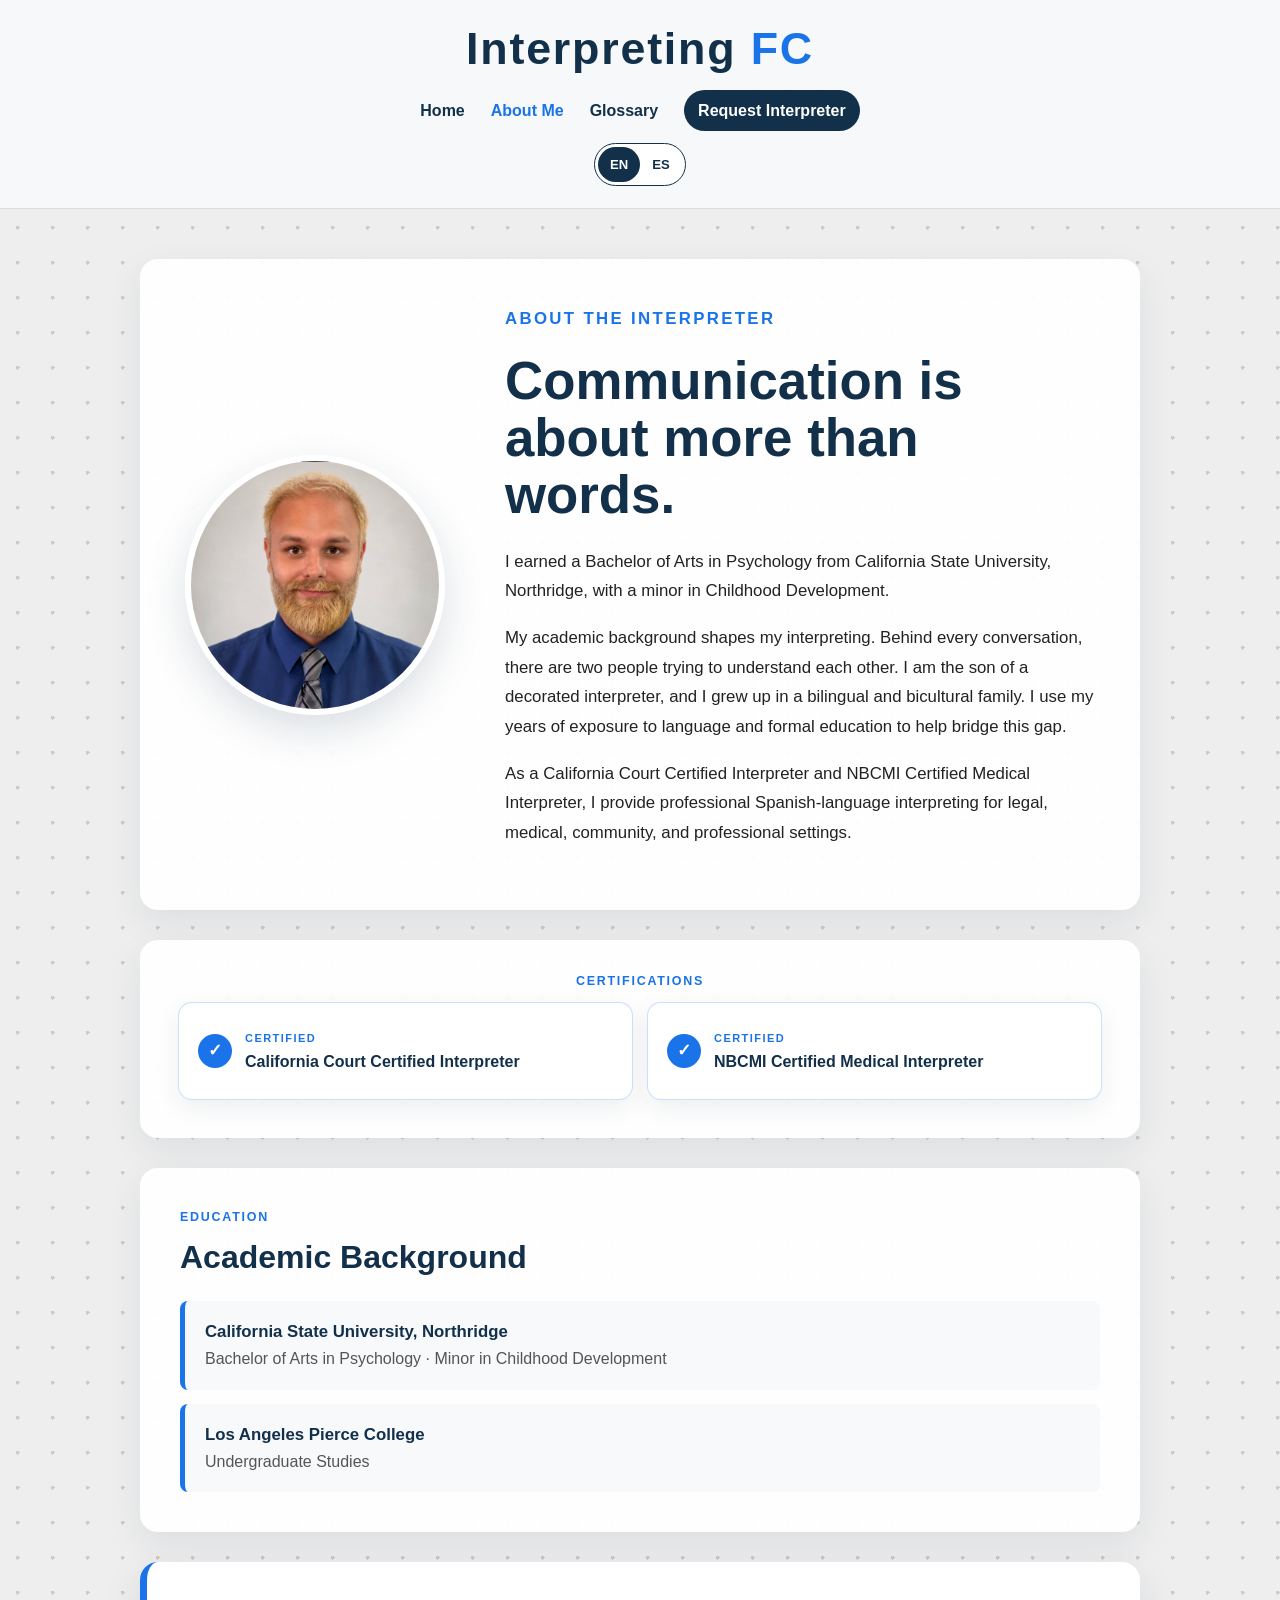
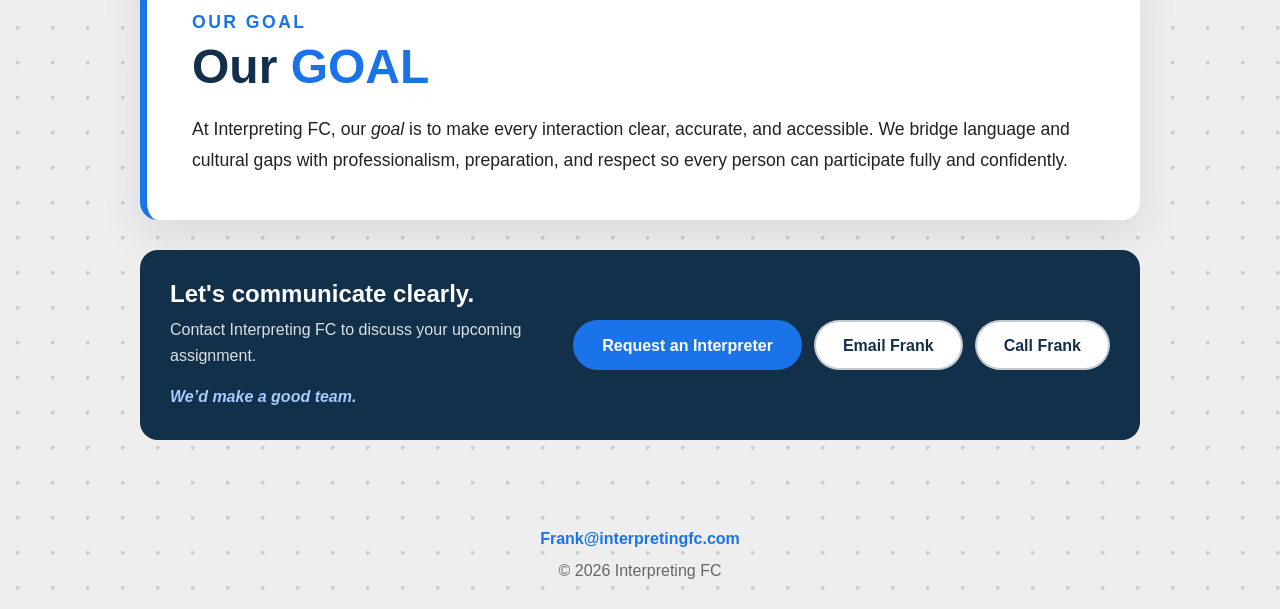
==== about.html @ 77317c15 "Enhance personal narrative in about.html Expanded personal background and experience in interpreting" ====
<!DOCTYPE html>
<html lang="en">

<head>

    <meta charset="UTF-8">

    <meta
        name="viewport"
        content="width=device-width, initial-scale=1.0"
    >

    <title>About Me | Interpreting FC</title>

    <meta
        name="description"
        content="Learn about Frank Capurro, California Court Certified and NBCMI Certified Medical Interpreter."
    >

    <link rel="stylesheet" href="style.css">

    <script src="site.js" defer></script>

</head>


<body>

    <!-- HEADER -->

    <header class="site-header">

        <a href="index.html" class="site-brand">
            Interpreting <span>FC</span>
        </a>

        <div class="header-controls">

            <nav class="site-nav" aria-label="Main navigation">
                <a href="index.html">
                    <span class="lang-en">Home</span>
                    <span class="lang-es">Inicio</span>
                </a>
                <a href="about.html" aria-current="page">
                    <span class="lang-en">About Me</span>
                    <span class="lang-es">Sobre Mí</span>
                </a>
                <a href="glossary.html">
                    <span class="lang-en">Glossary</span>
                    <span class="lang-es">Glosario</span>
                </a>
                <a href="index.html#request" class="request-nav-link">
                    <span class="lang-en">Request Interpreter</span>
                    <span class="lang-es">Solicitar Intérprete</span>
                </a>
            </nav>

            <div class="language-toggle" aria-label="Language selection">
                <button type="button" data-set-language="en" aria-pressed="true">EN</button>
                <button type="button" data-set-language="es" aria-pressed="false">ES</button>
            </div>

        </div>

    </header>


    <!-- ABOUT PAGE -->

    <main class="about-page">


        <!-- INTRO -->

        <section class="about-hero">

            <div class="about-photo">

                <img
                    src="IMG_7308.jpeg"
                    alt="Frank Capurro professional interpreter"
                >

            </div>


            <div class="about-introduction">


                <div class="lang-en">

                    <p class="eyebrow">
                        ABOUT THE INTERPRETER
                    </p>

                    <h1>
                        Communication is about more than words.
                    </h1>

                    <p>
                        I earned a Bachelor of Arts in Psychology from
                        California State University, Northridge, with a
                        minor in Childhood Development.
                    </p>

                    <p>
                        My academic background shapes my interpreting. Behind every conversation, there are two people trying to understand each other. I am the son of a decorated interpreter, and I grew up in a bilingual and bicultural family. I use my years of exposure to language and formal education to help bridge this gap.
                    </p>

                    <p>
                        As a California Court Certified Interpreter and
                        NBCMI Certified Medical Interpreter, I provide
                        professional Spanish-language interpreting for
                        legal, medical, community, and professional
                        settings.
                    </p>

                </div>


                <div class="lang-es">

                    <p class="eyebrow">
                        SOBRE EL INTÉRPRETE
                    </p>

                    <h1>
                        La comunicación va más allá de las palabras.
                    </h1>

                    <p>
                        Obtuve una licenciatura en Psicología de
                        California State University, Northridge, con
                        una especialización secundaria en Desarrollo
                        Infantil.
                    </p>

                    <p>
                           Mi formación académica influye en mi manera de interpretar. Detrás de cada conversación hay dos personas tratando de entenderse. Como hijo de una intérprete condecorada, me crié en una familia bilingüe y bicultural. Hoy combino esa base de toda la vida con mi formación académica para conectar a las personas.
                    </p>

                    <p>
                        Como intérprete certificado por los Tribunales
                        de California y certificado por NBCMI en
                        interpretación médica, ofrezco servicios
                        profesionales de interpretación en español
                        para entornos legales, médicos, comunitarios
                        y profesionales.
                    </p>

                </div>

            </div>

        </section>


        <!-- CERTIFICATIONS -->

        <section class="credential-band">

            <div class="lang-en">
                <p class="eyebrow">CERTIFICATIONS</p>
                <div class="credential-grid">
                    <div class="credential-card">
                        <span class="credential-mark" aria-hidden="true">✓</span>
                        <div>
                            <span class="credential-label">CERTIFIED</span>
                            <strong>California Court Certified Interpreter</strong>
                        </div>
                    </div>
                    <div class="credential-card">
                        <span class="credential-mark" aria-hidden="true">✓</span>
                        <div>
                            <span class="credential-label">CERTIFIED</span>
                            <strong>NBCMI Certified Medical Interpreter</strong>
                        </div>
                    </div>
                </div>
            </div>

            <div class="lang-es">
                <p class="eyebrow">CERTIFICACIONES</p>
                <div class="credential-grid">
                    <div class="credential-card">
                        <span class="credential-mark" aria-hidden="true">✓</span>
                        <div>
                            <span class="credential-label">CERTIFICADO</span>
                            <strong>Intérprete Certificado por los Tribunales de California</strong>
                        </div>
                    </div>
                    <div class="credential-card">
                        <span class="credential-mark" aria-hidden="true">✓</span>
                        <div>
                            <span class="credential-label">CERTIFICADO</span>
                            <strong>Intérprete Médico Certificado por NBCMI</strong>
                        </div>
                    </div>
                </div>
            </div>

        </section>


        <!-- EDUCATION -->

        <section class="education-card">

            <div class="lang-en">

                <p class="eyebrow">
                    EDUCATION
                </p>

                <h2>
                    Academic Background
                </h2>


                <div class="education-item">

                    <strong>
                        California State University, Northridge
                    </strong>

                    <span>
                        Bachelor of Arts in Psychology · Minor in
                        Childhood Development
                    </span>

                </div>


                <div class="education-item">

                    <strong>
                        Los Angeles Pierce College
                    </strong>

                    <span>
                        Undergraduate Studies
                    </span>

                </div>

            </div>


            <div class="lang-es">

                <p class="eyebrow">
                    EDUCACIÓN
                </p>

                <h2>
                    Formación Académica
                </h2>


                <div class="education-item">

                    <strong>
                        California State University, Northridge
                    </strong>

                    <span>
                        Licenciatura en Psicología · Especialización
                        secundaria en Desarrollo Infantil
                    </span>

                </div>


                <div class="education-item">

                    <strong>
                        Los Angeles Pierce College
                    </strong>

                    <span>
                        Estudios universitarios
                    </span>

                </div>

            </div>

        </section>


        <!-- MISSION -->

        <section class="mission-card">

            <div class="lang-en">

                <p class="eyebrow">
                    OUR GOAL
                </p>

                <h2>
                    Our <span class="goal-word">GOAL</span>
                </h2>

                <p>
                    At Interpreting FC, our <em>goal</em> is to make every
                    interaction clear, accurate, and accessible. We
                    bridge language and cultural gaps with
                    professionalism, preparation, and respect so
                    every person can participate fully and
                    confidently.
                </p>

            </div>


            <div class="lang-es">

                <p class="eyebrow">
                    NUESTRO GOL
                </p>

                <h2>
                    Nuestro <span class="goal-word">GOL</span>
                </h2>

                <p>
                    En Interpreting FC, nuestro <em>gol</em> es lograr que
                    cada interacción sea clara, precisa y accesible.
                    Superamos las barreras lingüísticas y culturales
                    con profesionalismo, preparación y respeto para
                    que cada persona pueda participar plenamente y
                    con confianza.
                </p>

            </div>

        </section>


        <!-- CTA -->

        <section class="about-cta">

            <div>

                <div class="lang-en">

                    <h2>
                        Let's communicate clearly.
                    </h2>

                    <p>
                        Contact Interpreting FC to discuss your
                        upcoming assignment.
                    </p>

                    <p class="team-line">
                        We’d make a good team.
                    </p>

                </div>


                <div class="lang-es">

                    <h2>
                        Comuniquémonos con claridad.
                    </h2>

                    <p>
                        Comuníquese con Interpreting FC para hablar
                        sobre como los puedo ayudar.
                    </p>

                    <p class="team-line">
                        Haríamos un buen equipo.
                    </p>

                </div>

            </div>

            <div class="cta-actions">
                <a class="button" href="index.html#request">
                    <span class="lang-en">Request an Interpreter</span>
                    <span class="lang-es">Solicitar un Intérprete</span>
                </a>
                <a class="button button-secondary" href="mailto:Frank@interpretingfc.com">
                    <span class="lang-en">Email Frank</span>
                    <span class="lang-es">Enviar Email</span>
                </a>
                <a class="button button-secondary" href="tel:+18182684483">
                    <span class="lang-en">Call Frank</span>
                    <span class="lang-es">Llamar a Frank</span>
                </a>
            </div>

        </section>


    </main>


    <footer>

        <p class="footer-contact">
            <a href="mailto:Frank@interpretingfc.com">Frank@interpretingfc.com</a>
        </p>

        <p>
            © 2026 Interpreting FC
        </p>

    </footer>

</body>

</html>
---- style.css ----
/* =========================================
   INTERPRETING FC
   Shared styles for Home, About, and Glossary
   ========================================= */

:root {
    --navy: #12304a;
    --blue: #1a73e8;
    --ink: #222222;
    --muted: #555555;
    --paper: rgba(255, 255, 255, 0.94);
    --soft: #f7f9fb;
    --line: rgba(18, 48, 74, 0.13);
    --shadow: 0 12px 35px rgba(18, 48, 74, 0.08);
}

* {
    box-sizing: border-box;
}

html {
    scroll-behavior: smooth;
    scroll-padding-top: 24px;
}

body {
    margin: 0;
    font-family: Arial, Helvetica, sans-serif;
    color: var(--ink);
    line-height: 1.6;
    background-color: #eeeeee;
    background-image: radial-gradient(circle, #cccccc 2px, transparent 2px);
    background-size: 35px 35px;
}

img {
    max-width: 100%;
}

a {
    color: var(--blue);
}

h1,
h2,
h3 {
    line-height: 1.2;
}

button,
input,
select,
textarea {
    font: inherit;
}

/* =========================================
   LANGUAGE SYSTEM
   ========================================= */

.lang-en,
.lang-es {
    display: none;
}

html[lang="en"] .lang-en {
    display: block;
}

html[lang="es"] .lang-es {
    display: block;
}

span.lang-en,
span.lang-es {
    display: none;
}

html[lang="en"] span.lang-en {
    display: inline;
}

html[lang="es"] span.lang-es {
    display: inline;
}

/* =========================================
   ONE SHARED HEADER — ALL PAGES
   ========================================= */

.site-header {
    width: 100%;
    padding: 26px 20px 22px;
    text-align: center;
    background: rgba(247, 249, 251, 0.97);
    border-bottom: 1px solid var(--line);
}

.site-brand {
    display: inline-block;
    color: var(--navy);
    font-size: clamp(2rem, 5vw, 2.8rem);
    font-weight: 800;
    letter-spacing: 0.04em;
    line-height: 1;
    text-decoration: none;
}

.site-brand span {
    color: var(--blue);
}

.header-controls {
    display: flex;
    flex-direction: column;
    align-items: center;
    justify-content: center;
    gap: 12px;
    width: min(100%, 980px);
    margin: 18px auto 0;
}

.site-nav {
    display: flex;
    justify-content: center;
    align-items: center;
    flex-wrap: wrap;
    width: 100%;
    gap: 10px 26px;
    text-align: center;
}

.site-nav a {
    padding: 6px 0;
    color: var(--navy);
    font-weight: 700;
    text-decoration: none;
}

.site-nav a:hover,
.site-nav a[aria-current="page"] {
    color: var(--blue);
}

.site-nav .request-nav-link {
    padding: 8px 14px;
    color: #ffffff;
    background: var(--navy);
    border-radius: 999px;
}

.site-nav .request-nav-link:hover {
    color: #ffffff;
    background: var(--blue);
}

.language-toggle {
    display: inline-flex;
    flex: 0 0 auto;
    padding: 3px;
    background: #ffffff;
    border: 1px solid var(--navy);
    border-radius: 999px;
}

.language-toggle button {
    min-width: 42px;
    padding: 7px 10px;
    color: var(--navy);
    font-size: 0.82rem;
    font-weight: 800;
    background: transparent;
    border: 0;
    border-radius: 999px;
    cursor: pointer;
}

.language-toggle button[aria-pressed="true"] {
    color: #ffffff;
    background: var(--navy);
}

/* =========================================
   SHARED COMPONENTS
   ========================================= */

.eyebrow {
    margin: 0 0 10px;
    color: var(--blue);
    font-size: 0.78rem;
    font-weight: 800;
    letter-spacing: 0.14em;
}

.button {
    display: inline-flex;
    align-items: center;
    justify-content: center;
    min-height: 50px;
    padding: 13px 27px;
    color: #ffffff;
    font-weight: 800;
    line-height: 1.2;
    text-align: center;
    text-decoration: none;
    background: var(--blue);
    border: 2px solid var(--blue);
    border-radius: 999px;
    cursor: pointer;
    transition: transform 0.15s ease, opacity 0.15s ease, background 0.15s ease;
}

.button:hover {
    opacity: 0.92;
    transform: translateY(-1px);
}

.button-secondary {
    color: var(--navy);
    background: #ffffff;
    border-color: rgba(18, 48, 74, 0.25);
}

.hero-actions,
.form-actions,
.cta-actions {
    display: flex;
    align-items: center;
    justify-content: center;
    flex-wrap: wrap;
    gap: 12px;
}


.contact-email {
    margin-top: 15px !important;
    font-size: 0.95rem !important;
}

.contact-email a,
.footer-contact a {
    color: var(--blue);
    font-weight: 800;
    text-decoration: none;
}

.contact-email a:hover,
.footer-contact a:hover {
    text-decoration: underline;
}

.team-line {
    margin: 16px auto 0 !important;
    color: var(--blue);
    font-weight: 700;
    font-style: italic;
}

/* =========================================
   CREDENTIALS — PURPOSELY PROMINENT
   ========================================= */

.hero-credentials,
.credential-grid {
    display: grid;
    grid-template-columns: repeat(2, minmax(0, 1fr));
    gap: 14px;
}

.hero-credentials {
    max-width: 780px;
    margin: 22px auto 24px;
}

.credential-card {
    display: flex;
    align-items: center;
    gap: 13px;
    min-height: 98px;
    padding: 18px 19px;
    text-align: left;
    background: #ffffff;
    border: 1px solid rgba(26, 115, 232, 0.22);
    border-radius: 14px;
    box-shadow: 0 8px 24px rgba(18, 48, 74, 0.07);
}

.credential-mark {
    display: inline-grid;
    place-items: center;
    flex: 0 0 34px;
    width: 34px;
    height: 34px;
    color: #ffffff;
    font-size: 1.05rem;
    font-weight: 900;
    background: var(--blue);
    border-radius: 50%;
}

.credential-label {
    display: block;
    margin-bottom: 3px;
    color: var(--blue);
    font-size: 0.69rem;
    font-weight: 900;
    letter-spacing: 0.13em;
}

.credential-card strong {
    display: block;
    color: var(--navy);
    font-size: 1rem;
    line-height: 1.35;
}

.credential-band {
    margin-top: 30px;
    padding: 32px 38px 38px;
    background: var(--paper);
    border-radius: 18px;
    box-shadow: var(--shadow);
}

.credential-band .eyebrow {
    text-align: center;
}

/* =========================================
   HOMEPAGE
   ========================================= */

.homepage-content {
    width: min(100% - 32px, 1000px);
    margin: 0 auto;
}

.homepage-hero {
    margin-top: 30px;
    padding: 48px 25px 52px;
    text-align: center;
    background: var(--paper);
    border-radius: 18px;
    box-shadow: var(--shadow);
}

.profile-image {
    display: block;
    width: 220px;
    height: 220px;
    max-width: 220px;
    max-height: 220px;
    margin: 0 auto 25px;
    object-fit: cover;
    border: 4px solid var(--navy);
    border-radius: 50%;
}

.homepage-hero h1 {
    max-width: 800px;
    margin: 0 auto 15px;
    color: var(--navy);
    font-size: clamp(2rem, 5vw, 3.2rem);
    line-height: 1.1;
}

.homepage-hero h2 {
    margin: 0;
    color: var(--navy);
    font-size: 1.5rem;
}

.homepage-hero > p {
    max-width: 700px;
    margin: 0 auto;
    font-size: 1.08rem;
    line-height: 1.75;
}

.homepage-hero .hero-actions {
    margin-top: 27px;
}

.services-section,
.service-area,
.why-section,
.faq-section {
    margin-top: 30px;
    padding: 40px 20px;
    text-align: center;
    background: rgba(255, 255, 255, 0.92);
    border-radius: 18px;
    box-shadow: var(--shadow);
}

.services-section > h2,
.service-area h2,
.why-section h2,
.faq-section h2 {
    margin: 0 0 12px;
    color: var(--navy);
    font-size: 2rem;
}

.services-intro,
.service-area p {
    max-width: 750px;
    margin: 0 auto;
}

.services-intro {
    margin-bottom: 35px;
}

.service-area p {
    font-size: 1.05rem;
    line-height: 1.75;
}

.service-grid,
.why-grid {
    display: grid;
    grid-template-columns: repeat(3, 1fr);
    gap: 20px;
    text-align: left;
}

.service-card,
.why-item {
    padding: 25px 22px;
    background: #ffffff;
    border-radius: 14px;
    box-shadow: 0 8px 25px rgba(18, 48, 74, 0.07);
}

.service-card {
    border-top: 4px solid var(--blue);
}

.why-item {
    min-height: 190px;
    text-align: center;
    border: 1px solid rgba(18, 48, 74, 0.14);
    border-top: 4px solid var(--blue);
}

.why-item h3 {
    margin-bottom: 12px;
}

.service-card h3,
.why-item h3 {
    margin-top: 0;
    color: var(--navy);
}

.service-card p,
.why-item p {
    margin-bottom: 0;
}

.why-section h2,
.faq-section h2 {
    margin-bottom: 25px;
}

.faq-list {
    display: grid;
    gap: 10px;
    max-width: 800px;
    margin: 0 auto;
    text-align: left;
}

.faq-list details,
.glossary-list details {
    overflow: hidden;
    background: var(--soft);
    border: 1px solid rgba(18, 48, 74, 0.1);
    border-radius: 10px;
}

.faq-list summary,
.glossary-list summary {
    padding: 17px 20px;
    color: var(--navy);
    font-weight: 800;
    cursor: pointer;
}

.faq-list summary:hover,
.glossary-list summary:hover {
    color: var(--blue);
}

.faq-list details p,
.glossary-list details p {
    margin: 0;
    padding: 16px 20px 20px;
    color: #444444;
}

/* =========================================
   STREAMLINED INQUIRY
   ========================================= */

.inquiry-section {
    margin: 30px 0 0;
    padding: 46px 48px 48px;
    color: #ffffff;
    text-align: center;
    background: var(--navy);
    border-radius: 18px;
    box-shadow: 0 15px 40px rgba(18, 48, 74, 0.14);
}

.inquiry-heading {
    max-width: 740px;
    margin: 0 auto;
}

.inquiry-heading h2 {
    margin: 0 0 14px;
    color: #ffffff;
    font-size: clamp(2rem, 4vw, 2.7rem);
}

.inquiry-heading p {
    margin: 0 auto 13px;
    color: rgba(255, 255, 255, 0.9);
}

.inquiry-heading .eyebrow {
    color: #a8cbff;
}

.inquiry-reassurance {
    max-width: 690px;
    font-size: 0.9rem;
}

.inquiry-credential-note {
    max-width: 780px;
    margin: 22px auto 0;
    padding-top: 18px;
    border-top: 1px solid rgba(255, 255, 255, 0.22);
}

.inquiry-credential-note strong {
    color: #ffffff;
    font-size: 0.92rem;
}

.inquiry-form {
    max-width: 820px;
    margin: 30px auto 0;
    padding: 30px;
    color: var(--ink);
    text-align: left;
    background: #ffffff;
    border-radius: 16px;
    box-shadow: 0 12px 30px rgba(0, 0, 0, 0.12);
}

.form-heading {
    margin-bottom: 22px;
    padding-bottom: 18px;
    text-align: center;
    border-bottom: 1px solid var(--line);
}

.form-heading h3 {
    margin: 0;
    color: var(--navy);
    font-size: 1.45rem;
}

.form-heading p {
    margin: 6px 0 0;
    color: var(--muted);
    font-size: 0.9rem;
    font-weight: 400;
}

.form-grid {
    display: grid;
    grid-template-columns: repeat(2, minmax(0, 1fr));
    gap: 18px 20px;
}

.form-field {
    display: grid;
    gap: 7px;
    color: var(--navy);
    font-size: 0.9rem;
    font-weight: 800;
}

.form-field-wide {
    grid-column: 1 / -1;
}

.form-field input,
.form-field select,
.form-field textarea {
    width: 100%;
    min-width: 0;
    padding: 12px 13px;
    color: var(--ink);
    background: #ffffff;
    border: 1px solid rgba(18, 48, 74, 0.25);
    border-radius: 8px;
    outline: none;
}

.form-field input,
.form-field select {
    min-height: 48px;
}

.form-field textarea {
    resize: vertical;
}

.form-field input:focus,
.form-field select:focus,
.form-field textarea:focus {
    border-color: var(--blue);
    box-shadow: 0 0 0 3px rgba(26, 115, 232, 0.12);
}

.inquiry-form .form-actions {
    display: grid;
    grid-template-columns: repeat(2, minmax(0, 1fr));
    gap: 12px;
    margin-top: 22px;
}

.inquiry-form .form-actions .button {
    width: 100%;
}

.inquiry-form .button-secondary {
    border-color: rgba(18, 48, 74, 0.2);
}

.form-call-option {
    margin: 16px 0 0;
    color: var(--muted);
    font-size: 0.9rem;
    text-align: center;
}

.form-call-option a {
    font-weight: 800;
    text-decoration: none;
}

.form-call-option a:hover {
    text-decoration: underline;
}

.form-status {
    min-height: 1.5em;
    margin: 10px 0 0;
    color: var(--muted);
    font-size: 0.88rem;
    text-align: center;
}

/* =========================================
   ABOUT PAGE
   ========================================= */

.about-page,
.glossary-page {
    width: min(100% - 32px, 1000px);
    margin: 0 auto;
    padding: 50px 0 60px;
}

.about-hero {
    display: grid;
    grid-template-columns: 260px minmax(0, 1fr);
    align-items: center;
    gap: 60px;
    padding: 45px;
    background: var(--paper);
    border-radius: 18px;
    box-shadow: var(--shadow);
}

.about-photo img {
    display: block;
    width: 260px;
    height: 260px;
    max-width: 260px;
    object-fit: cover;
    border: 6px solid #ffffff;
    border-radius: 50%;
    box-shadow: 0 16px 40px rgba(18, 48, 74, 0.15);
}

.about-introduction h1 {
    margin: 0 0 24px;
    color: var(--navy);
    font-size: clamp(2rem, 5vw, 3.3rem);
    line-height: 1.08;
}

.about-introduction p {
    margin: 0 0 18px;
    font-size: 1.05rem;
    line-height: 1.75;
}

.education-card,
.mission-card {
    margin-top: 30px;
    padding: 40px;
    background: var(--paper);
    border-radius: 18px;
    box-shadow: var(--shadow);
}

.education-card h2 {
    margin: 0 0 25px;
    color: var(--navy);
    font-size: 2rem;
}

.education-item {
    padding: 18px 20px;
    margin-bottom: 14px;
    background: var(--soft);
    border-left: 5px solid var(--blue);
    border-radius: 8px;
}

.education-item:last-child {
    margin-bottom: 0;
}

.education-item strong {
    display: block;
    color: var(--navy);
    font-size: 1.05rem;
}

.education-item span {
    color: var(--muted);
}

.mission-card {
    padding: 45px;
    background: #ffffff;
    border-left: 7px solid var(--blue);
    box-shadow: 0 15px 40px rgba(18, 48, 74, 0.1);
}

.mission-card h2 {
    margin: 0 0 18px;
    color: var(--navy);
    font-size: clamp(2rem, 5vw, 3rem);
}

.mission-card p {
    margin: 0;
    font-size: 1.1rem;
    line-height: 1.75;
}

.goal-word {
    color: var(--blue);
}

.about-cta {
    display: flex;
    align-items: center;
    justify-content: space-between;
    gap: 30px;
    margin-top: 30px;
    padding: 30px;
    color: #ffffff;
    background: var(--navy);
    border-radius: 18px;
}

.about-cta h2 {
    margin: 0 0 8px;
    color: #ffffff;
}

.about-cta p {
    margin: 0;
    color: rgba(255, 255, 255, 0.85);
}

.about-cta .team-line {
    color: #a8cbff;
}

.about-cta .cta-actions {
    flex: 0 0 auto;
    justify-content: flex-end;
}

/* =========================================
   GLOSSARY
   ========================================= */

.glossary-intro {
    padding: 45px;
    text-align: center;
    background: var(--paper);
    border-radius: 18px;
    box-shadow: var(--shadow);
}

.glossary-intro h1 {
    margin: 0 0 15px;
    color: var(--navy);
    font-size: clamp(2.3rem, 6vw, 4rem);
    line-height: 1.05;
}

.glossary-intro p:last-child {
    max-width: 700px;
    margin: 0 auto;
    font-size: 1.1rem;
}

.glossary-section {
    margin-top: 30px;
    padding: 40px;
    background: #ffffff;
    border-radius: 18px;
    box-shadow: var(--shadow);
}

.glossary-section h2 {
    margin: 0 0 25px;
    color: var(--navy);
    font-size: 2rem;
}

.glossary-list {
    display: grid;
    gap: 10px;
}

/* =========================================
   FOOTER
   ========================================= */

footer {
    padding: 26px;
    color: #666666;
    text-align: center;
}

footer p {
    margin: 0;
}

footer .footer-contact {
    margin-bottom: 6px;
}

/* =========================================
   RESPONSIVE
   ========================================= */

@media (max-width: 820px) {
    .service-grid,
    .why-grid {
        grid-template-columns: 1fr;
    }

    .inquiry-layout {
        grid-template-columns: 1fr;
    }

    .about-hero {
        grid-template-columns: 1fr;
        gap: 30px;
        padding: 35px 25px;
        text-align: center;
    }

    .about-photo img {
        width: 210px;
        height: 210px;
        max-width: 210px;
        margin: 0 auto;
    }

    .about-introduction p {
        text-align: left;
    }

    .about-cta {
        flex-direction: column;
        align-items: stretch;
        text-align: center;
    }

    .about-cta .cta-actions {
        justify-content: center;
    }
}

@media (max-width: 620px) {
    .site-header {
        padding: 23px 12px 19px;
    }

    .site-nav {
        gap: 7px 15px;
        font-size: 0.88rem;
    }

    .site-nav .request-nav-link {
        padding: 7px 11px;
    }

    .homepage-content,
    .about-page,
    .glossary-page {
        width: min(100% - 20px, 1000px);
    }

    .homepage-hero {
        padding: 38px 18px 42px;
    }

    .hero-credentials,
    .credential-grid,
    .form-grid {
        grid-template-columns: 1fr;
    }

    .credential-card {
        min-height: 0;
    }

    .profile-image {
        width: 205px;
        height: 205px;
    }

    .hero-actions .button,
    .form-actions .button,
    .cta-actions .button {
        width: 100%;
    }

    .services-section,
    .service-area,
    .why-section,
    .faq-section {
        padding: 34px 17px;
    }

    .inquiry-section {
        padding: 34px 18px 36px;
    }

    .inquiry-form {
        padding: 23px 17px;
    }

    .inquiry-form .form-actions {
        grid-template-columns: 1fr;
    }

    .credential-band,
    .education-card,
    .mission-card,
    .glossary-section {
        padding: 29px 20px;
    }

    .glossary-intro {
        padding: 35px 20px;
    }

    .about-page,
    .glossary-page {
        padding-top: 38px;
    }
}
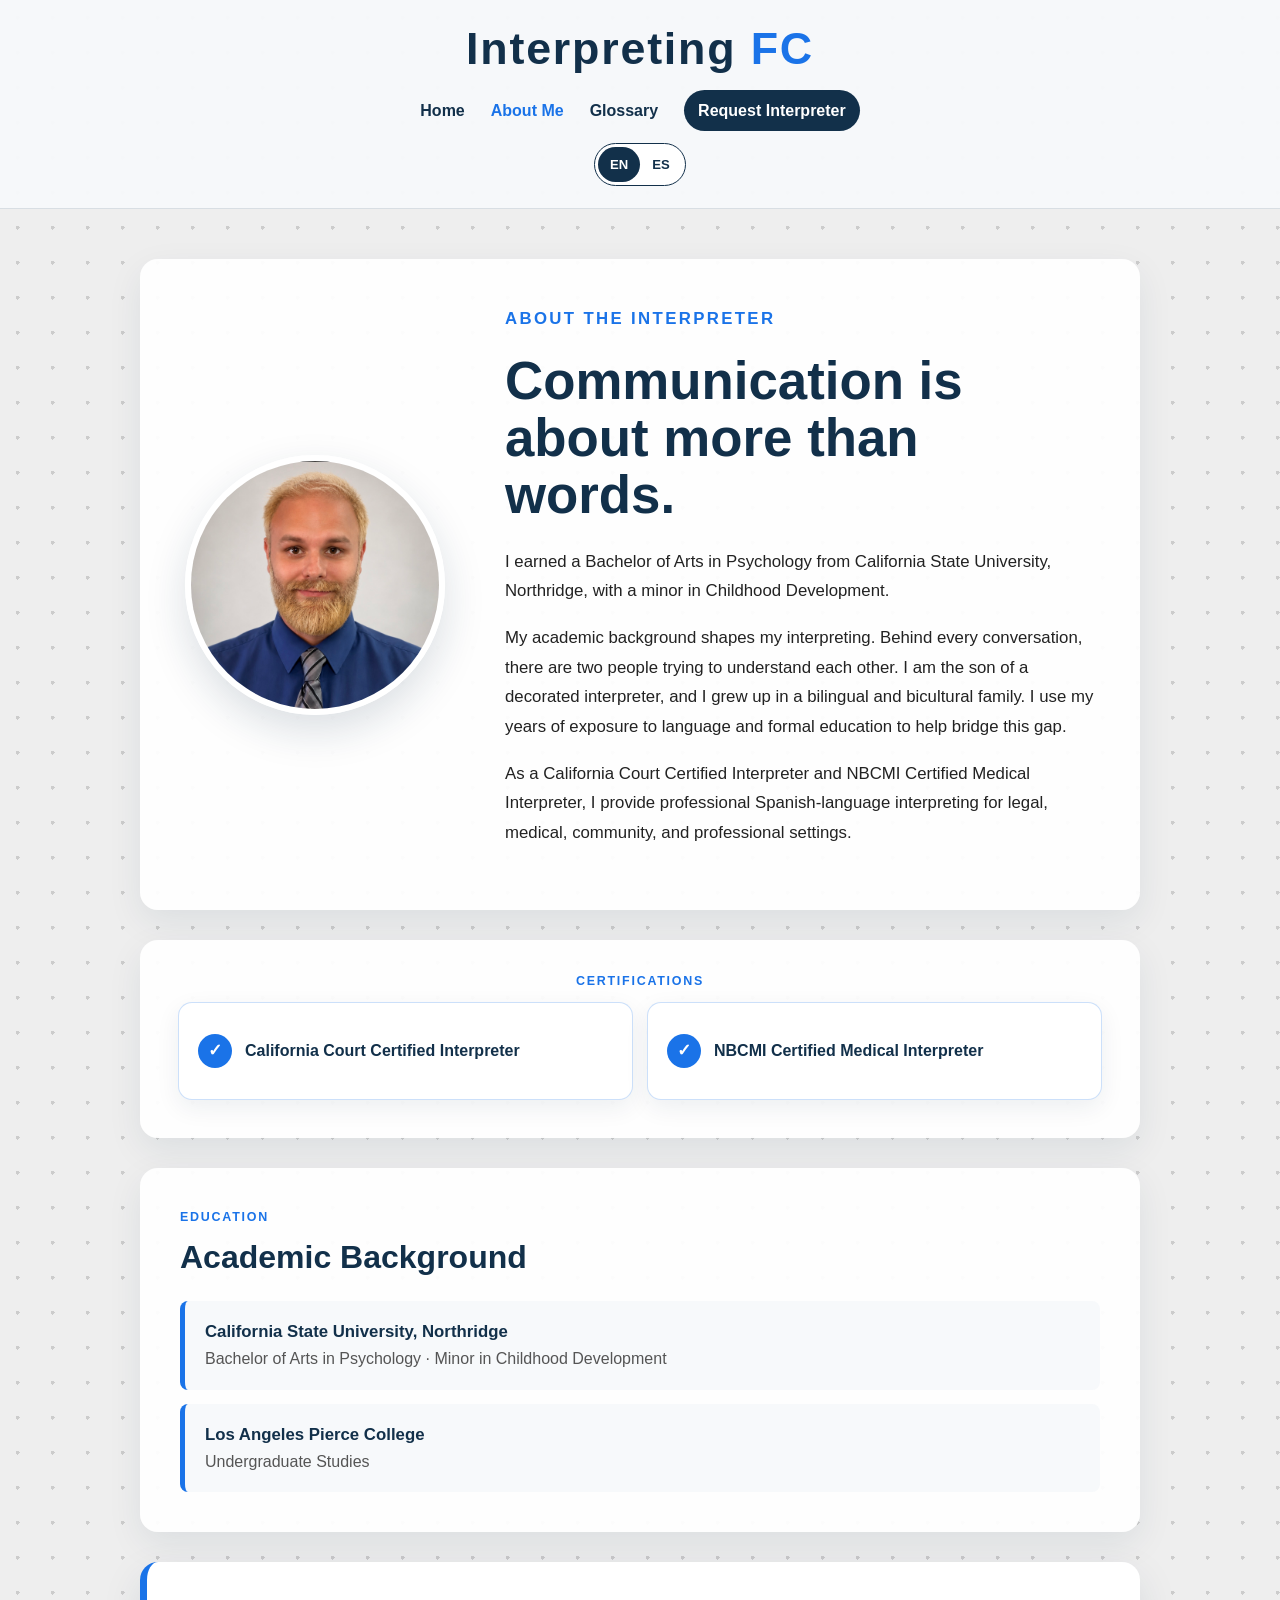
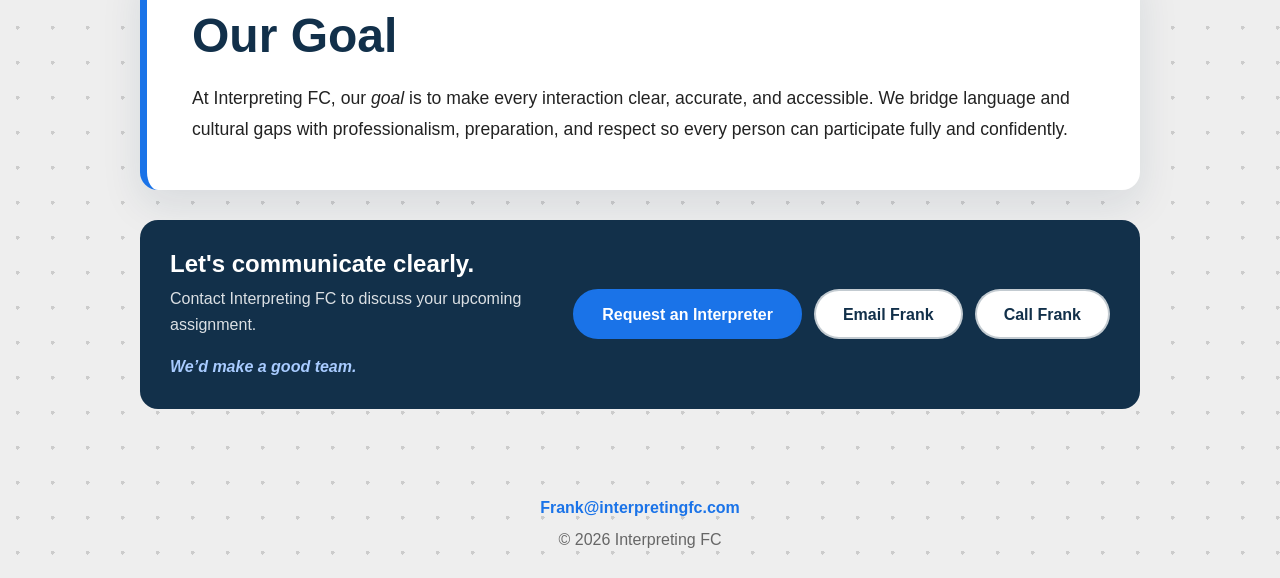
==== commit ee5e0ddd: "Add files via upload" ====
--- a/about.html
+++ b/about.html
@@ -10,12 +10,34 @@
         content="width=device-width, initial-scale=1.0"
     >
 
-    <title>About Me | Interpreting FC</title>
+    <title>About Frank Capurro | Interpreting FC</title>
 
     <meta
         name="description"
-        content="Learn about Frank Capurro, California Court Certified and NBCMI Certified Medical Interpreter."
+        content="Learn about Frank Capurro, a California Court Certified and NBCMI Certified Medical Interpreter with a bilingual and bicultural background."
     >
+
+    <link rel="canonical" href="https://interpretingfc.com/about.html">
+
+    <link rel="icon" href="favicon.ico" sizes="any">
+    <link rel="icon" type="image/png" sizes="32x32" href="favicon-32x32.png">
+    <link rel="icon" type="image/png" sizes="16x16" href="favicon-16x16.png">
+    <link rel="apple-touch-icon" sizes="180x180" href="apple-touch-icon.png">
+    <link rel="manifest" href="site.webmanifest">
+    <meta name="theme-color" content="#01296B">
+
+    <meta property="og:type" content="website">
+    <meta property="og:site_name" content="Interpreting FC">
+    <meta property="og:title" content="About Frank Capurro | Interpreting FC">
+    <meta property="og:description" content="California Court Certified and NBCMI Certified Medical Interpreter serving Southern California.">
+    <meta property="og:url" content="https://interpretingfc.com/about.html">
+    <meta property="og:image" content="https://interpretingfc.com/favicon.png">
+    <meta property="og:image:alt" content="Interpreting FC Spanish and English interpreter logo">
+
+    <meta name="twitter:card" content="summary">
+    <meta name="twitter:title" content="About Frank Capurro | Interpreting FC">
+    <meta name="twitter:description" content="California Court Certified and NBCMI Certified Medical Interpreter serving Southern California.">
+    <meta name="twitter:image" content="https://interpretingfc.com/favicon.png">
 
     <link rel="stylesheet" href="style.css">
 
@@ -165,14 +187,12 @@
                     <div class="credential-card">
                         <span class="credential-mark" aria-hidden="true">✓</span>
                         <div>
-                            <span class="credential-label">CERTIFIED</span>
                             <strong>California Court Certified Interpreter</strong>
                         </div>
                     </div>
                     <div class="credential-card">
                         <span class="credential-mark" aria-hidden="true">✓</span>
                         <div>
-                            <span class="credential-label">CERTIFIED</span>
                             <strong>NBCMI Certified Medical Interpreter</strong>
                         </div>
                     </div>
@@ -185,14 +205,12 @@
                     <div class="credential-card">
                         <span class="credential-mark" aria-hidden="true">✓</span>
                         <div>
-                            <span class="credential-label">CERTIFICADO</span>
                             <strong>Intérprete Certificado por los Tribunales de California</strong>
                         </div>
                     </div>
                     <div class="credential-card">
                         <span class="credential-mark" aria-hidden="true">✓</span>
                         <div>
-                            <span class="credential-label">CERTIFICADO</span>
                             <strong>Intérprete Médico Certificado por NBCMI</strong>
                         </div>
                     </div>
@@ -294,12 +312,8 @@
 
             <div class="lang-en">
 
-                <p class="eyebrow">
-                    OUR GOAL
-                </p>
-
                 <h2>
-                    Our <span class="goal-word">GOAL</span>
+                    Our Goal
                 </h2>
 
                 <p>
@@ -316,12 +330,8 @@
 
             <div class="lang-es">
 
-                <p class="eyebrow">
-                    NUESTRO GOL
-                </p>
-
                 <h2>
-                    Nuestro <span class="goal-word">GOL</span>
+                    Nuestro Gol
                 </h2>
 
                 <p>
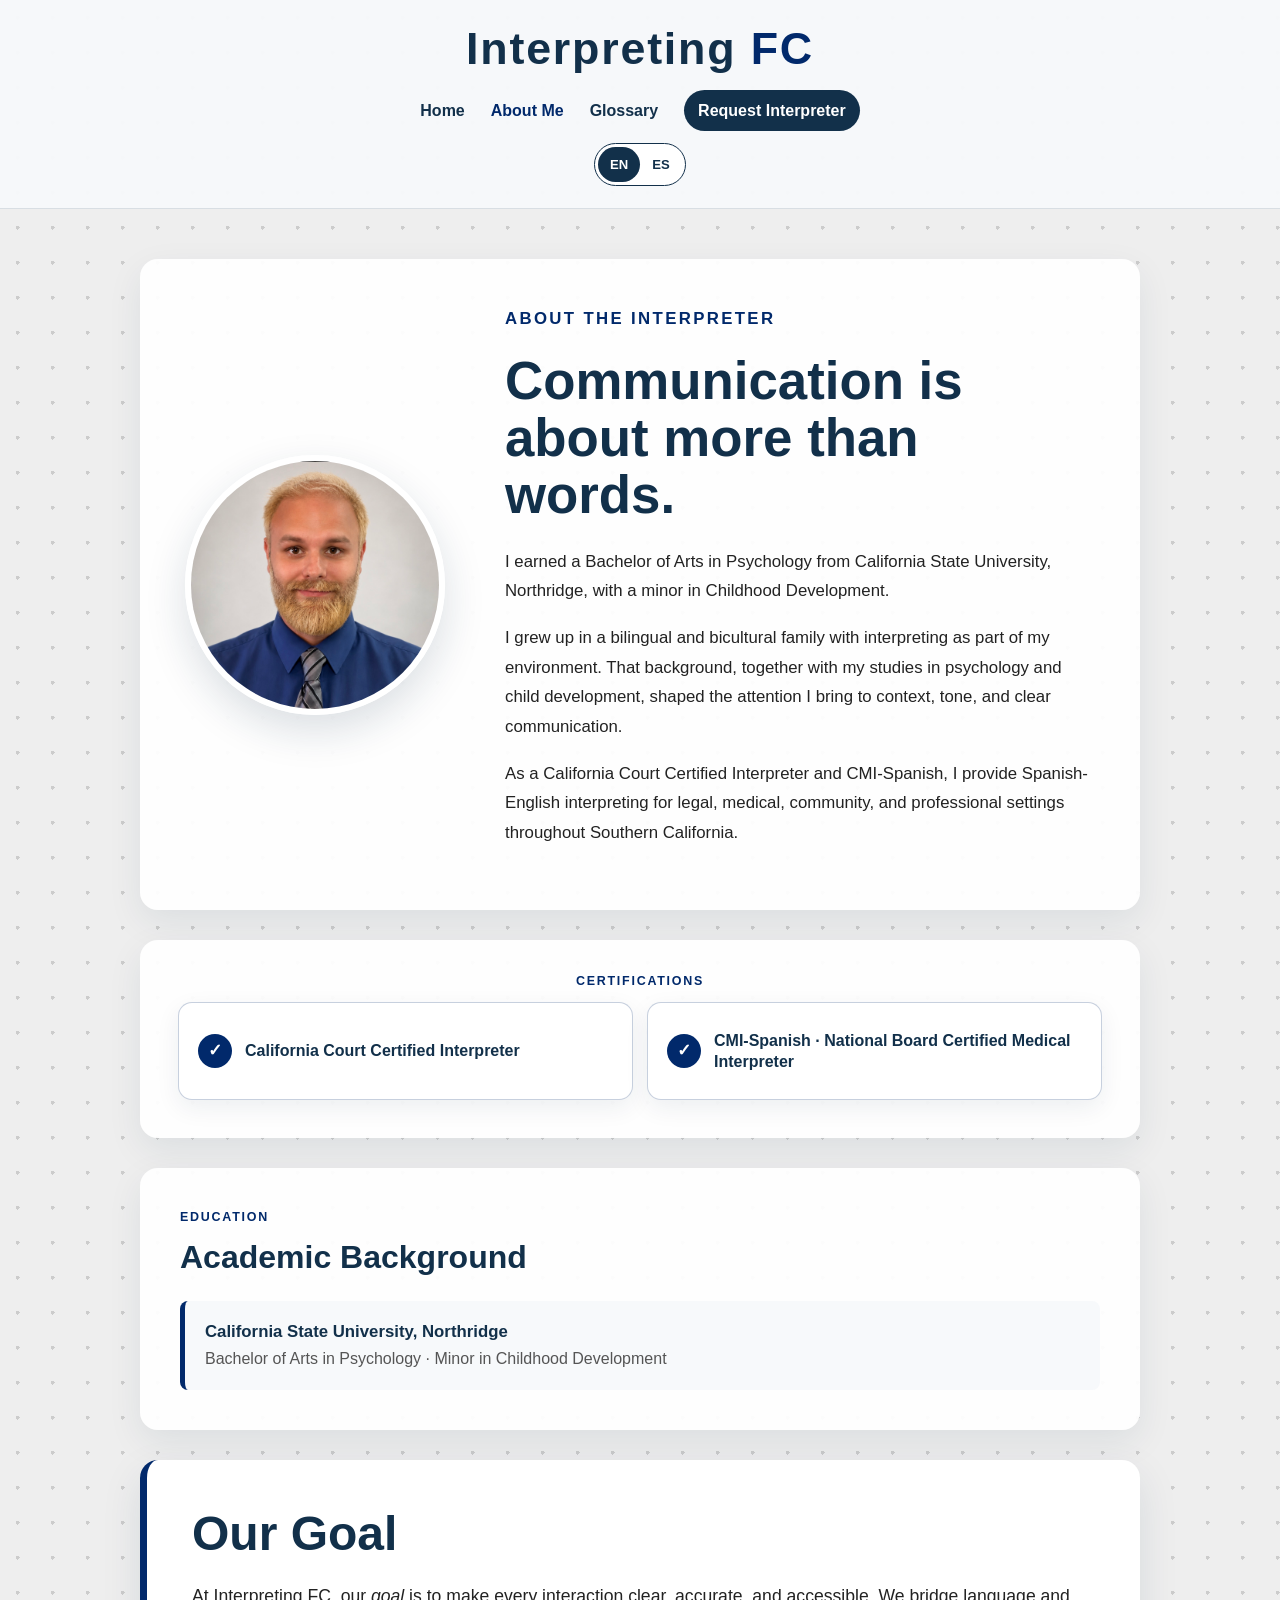
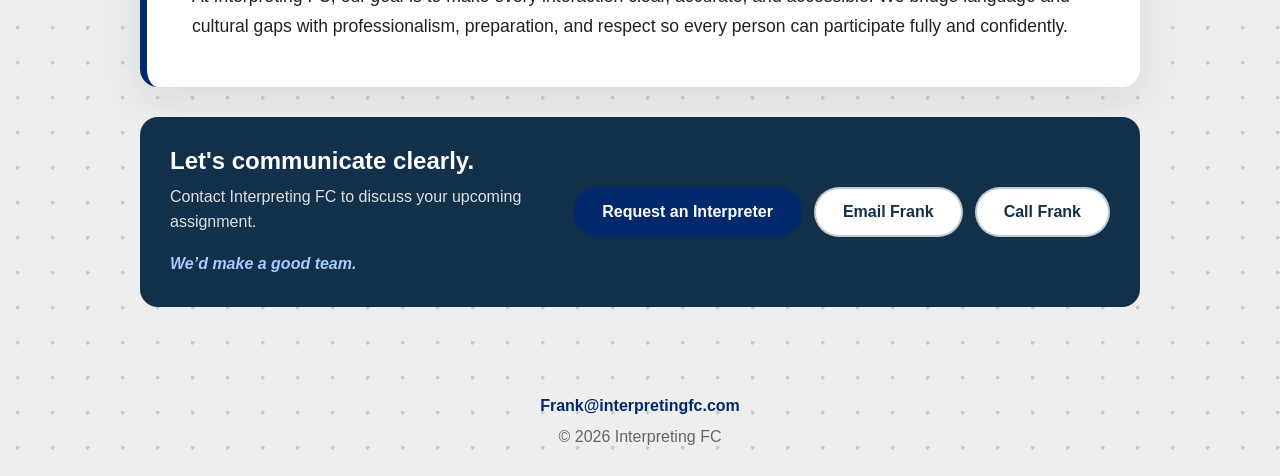
==== commit f18bf381: "Add files via upload" ====
--- a/about.html
+++ b/about.html
@@ -14,7 +14,7 @@
 
     <meta
         name="description"
-        content="Learn about Frank Capurro, a California Court Certified and NBCMI Certified Medical Interpreter with a bilingual and bicultural background."
+        content="Learn about Frank Capurro, a California Court Certified and CMI-Spanish (NBCMI) interpreter serving Southern California."
     >
 
     <link rel="canonical" href="https://interpretingfc.com/about.html">
@@ -29,14 +29,14 @@
     <meta property="og:type" content="website">
     <meta property="og:site_name" content="Interpreting FC">
     <meta property="og:title" content="About Frank Capurro | Interpreting FC">
-    <meta property="og:description" content="California Court Certified and NBCMI Certified Medical Interpreter serving Southern California.">
+    <meta property="og:description" content="California Court Certified and CMI-Spanish (NBCMI) interpreter serving Southern California.">
     <meta property="og:url" content="https://interpretingfc.com/about.html">
     <meta property="og:image" content="https://interpretingfc.com/favicon.png">
     <meta property="og:image:alt" content="Interpreting FC Spanish and English interpreter logo">
 
     <meta name="twitter:card" content="summary">
     <meta name="twitter:title" content="About Frank Capurro | Interpreting FC">
-    <meta name="twitter:description" content="California Court Certified and NBCMI Certified Medical Interpreter serving Southern California.">
+    <meta name="twitter:description" content="California Court Certified and CMI-Spanish (NBCMI) interpreter serving Southern California.">
     <meta name="twitter:image" content="https://interpretingfc.com/favicon.png">
 
     <link rel="stylesheet" href="style.css">
@@ -126,15 +126,16 @@
                     </p>
 
                     <p>
-                        My academic background shapes my interpreting. Behind every conversation, there are two people trying to understand each other. I am the son of a decorated interpreter, and I grew up in a bilingual and bicultural family. I use my years of exposure to language and formal education to help bridge this gap.
-                    </p>
-
-                    <p>
-                        As a California Court Certified Interpreter and
-                        NBCMI Certified Medical Interpreter, I provide
-                        professional Spanish-language interpreting for
-                        legal, medical, community, and professional
-                        settings.
+                        I grew up in a bilingual and bicultural family with
+                        interpreting as part of my environment. That background,
+                        together with my studies in psychology and child development,
+                        shaped the attention I bring to context, tone, and clear communication.
+                    </p>
+
+                    <p>
+                        As a California Court Certified Interpreter and CMI-Spanish,
+                        I provide Spanish-English interpreting for legal, medical,
+                        community, and professional settings throughout Southern California.
                     </p>
 
                 </div>
@@ -158,16 +159,17 @@
                     </p>
 
                     <p>
-                           Mi formación académica influye en mi manera de interpretar. Detrás de cada conversación hay dos personas tratando de entenderse. Como hijo de una intérprete condecorada, me crié en una familia bilingüe y bicultural. Hoy combino esa base de toda la vida con mi formación académica para conectar a las personas.
-                    </p>
-
-                    <p>
-                        Como intérprete certificado por los Tribunales
-                        de California y certificado por NBCMI en
-                        interpretación médica, ofrezco servicios
-                        profesionales de interpretación en español
-                        para entornos legales, médicos, comunitarios
-                        y profesionales.
+                        Crecí en una familia bilingüe y bicultural, rodeado del
+                        trabajo de interpretación. Esa experiencia, junto con mi
+                        formación en psicología y desarrollo infantil, influye en
+                        la atención que presto al contexto, el tono y la comunicación clara.
+                    </p>
+
+                    <p>
+                        Como intérprete certificado por los Tribunales de California
+                        y CMI-Spanish, ofrezco interpretación español-inglés para
+                        entornos legales, médicos, comunitarios y profesionales
+                        en todo el sur de California.
                     </p>
 
                 </div>
@@ -193,7 +195,7 @@
                     <div class="credential-card">
                         <span class="credential-mark" aria-hidden="true">✓</span>
                         <div>
-                            <strong>NBCMI Certified Medical Interpreter</strong>
+                            <strong>CMI-Spanish · National Board Certified Medical Interpreter</strong>
                         </div>
                     </div>
                 </div>
@@ -211,7 +213,7 @@
                     <div class="credential-card">
                         <span class="credential-mark" aria-hidden="true">✓</span>
                         <div>
-                            <strong>Intérprete Médico Certificado por NBCMI</strong>
+                            <strong>CMI-Spanish · Intérprete Médico Certificado por NBCMI</strong>
                         </div>
                     </div>
                 </div>
@@ -249,18 +251,6 @@
                 </div>
 
 
-                <div class="education-item">
-
-                    <strong>
-                        Los Angeles Pierce College
-                    </strong>
-
-                    <span>
-                        Undergraduate Studies
-                    </span>
-
-                </div>
-
             </div>
 
 
@@ -288,18 +278,6 @@
 
                 </div>
 
-
-                <div class="education-item">
-
-                    <strong>
-                        Los Angeles Pierce College
-                    </strong>
-
-                    <span>
-                        Estudios universitarios
-                    </span>
-
-                </div>
 
             </div>
 
@@ -380,7 +358,7 @@
 
                     <p>
                         Comuníquese con Interpreting FC para hablar
-                        sobre como los puedo ayudar.
+                        sobre cómo puedo ayudarle con su próxima asignación.
                     </p>
 
                     <p class="team-line">
--- a/style.css
+++ b/style.css
@@ -5,7 +5,7 @@
 
 :root {
     --navy: #12304a;
-    --blue: #1a73e8;
+    --blue: #01296B;
     --ink: #222222;
     --muted: #555555;
     --paper: rgba(255, 255, 255, 0.94);
@@ -280,7 +280,7 @@
     padding: 18px 19px;
     text-align: left;
     background: #ffffff;
-    border: 1px solid rgba(26, 115, 232, 0.22);
+    border: 1px solid rgba(1, 41, 107, 0.22);
     border-radius: 14px;
     box-shadow: 0 8px 24px rgba(18, 48, 74, 0.07);
 }
@@ -506,7 +506,7 @@
 
 .inquiry-section {
     margin: 30px 0 0;
-    padding: 46px 48px 48px;
+    padding: 40px 44px 42px;
     color: #ffffff;
     text-align: center;
     background: var(--navy);
@@ -515,18 +515,18 @@
 }
 
 .inquiry-heading {
-    max-width: 740px;
+    max-width: 700px;
     margin: 0 auto;
 }
 
 .inquiry-heading h2 {
-    margin: 0 0 14px;
+    margin: 0 0 10px;
     color: #ffffff;
     font-size: clamp(2rem, 4vw, 2.7rem);
 }
 
 .inquiry-heading p {
-    margin: 0 auto 13px;
+    margin: 0 auto 9px;
     color: rgba(255, 255, 255, 0.9);
 }
 
@@ -535,26 +535,15 @@
 }
 
 .inquiry-reassurance {
-    max-width: 690px;
-    font-size: 0.9rem;
-}
-
-.inquiry-credential-note {
-    max-width: 780px;
-    margin: 22px auto 0;
-    padding-top: 18px;
-    border-top: 1px solid rgba(255, 255, 255, 0.22);
-}
-
-.inquiry-credential-note strong {
-    color: #ffffff;
-    font-size: 0.92rem;
-}
+    max-width: 650px;
+    font-size: 0.86rem;
+}
+
 
 .inquiry-form {
     max-width: 820px;
-    margin: 30px auto 0;
-    padding: 30px;
+    margin: 20px auto 0;
+    padding: 24px;
     color: var(--ink);
     text-align: left;
     background: #ffffff;
@@ -562,35 +551,16 @@
     box-shadow: 0 12px 30px rgba(0, 0, 0, 0.12);
 }
 
-.form-heading {
-    margin-bottom: 22px;
-    padding-bottom: 18px;
-    text-align: center;
-    border-bottom: 1px solid var(--line);
-}
-
-.form-heading h3 {
-    margin: 0;
-    color: var(--navy);
-    font-size: 1.45rem;
-}
-
-.form-heading p {
-    margin: 6px 0 0;
-    color: var(--muted);
-    font-size: 0.9rem;
-    font-weight: 400;
-}
 
 .form-grid {
     display: grid;
     grid-template-columns: repeat(2, minmax(0, 1fr));
-    gap: 18px 20px;
+    gap: 14px 18px;
 }
 
 .form-field {
     display: grid;
-    gap: 7px;
+    gap: 5px;
     color: var(--navy);
     font-size: 0.9rem;
     font-weight: 800;
@@ -605,7 +575,7 @@
 .form-field textarea {
     width: 100%;
     min-width: 0;
-    padding: 12px 13px;
+    padding: 10px 12px;
     color: var(--ink);
     background: #ffffff;
     border: 1px solid rgba(18, 48, 74, 0.25);
@@ -615,7 +585,7 @@
 
 .form-field input,
 .form-field select {
-    min-height: 48px;
+    min-height: 44px;
 }
 
 .form-field textarea {
@@ -626,14 +596,14 @@
 .form-field select:focus,
 .form-field textarea:focus {
     border-color: var(--blue);
-    box-shadow: 0 0 0 3px rgba(26, 115, 232, 0.12);
+    box-shadow: 0 0 0 3px rgba(1, 41, 107, 0.12);
 }
 
 .inquiry-form .form-actions {
     display: grid;
     grid-template-columns: repeat(2, minmax(0, 1fr));
     gap: 12px;
-    margin-top: 22px;
+    margin-top: 18px;
 }
 
 .inquiry-form .form-actions .button {
@@ -645,7 +615,7 @@
 }
 
 .form-call-option {
-    margin: 16px 0 0;
+    margin: 13px 0 0;
     color: var(--muted);
     font-size: 0.9rem;
     text-align: center;
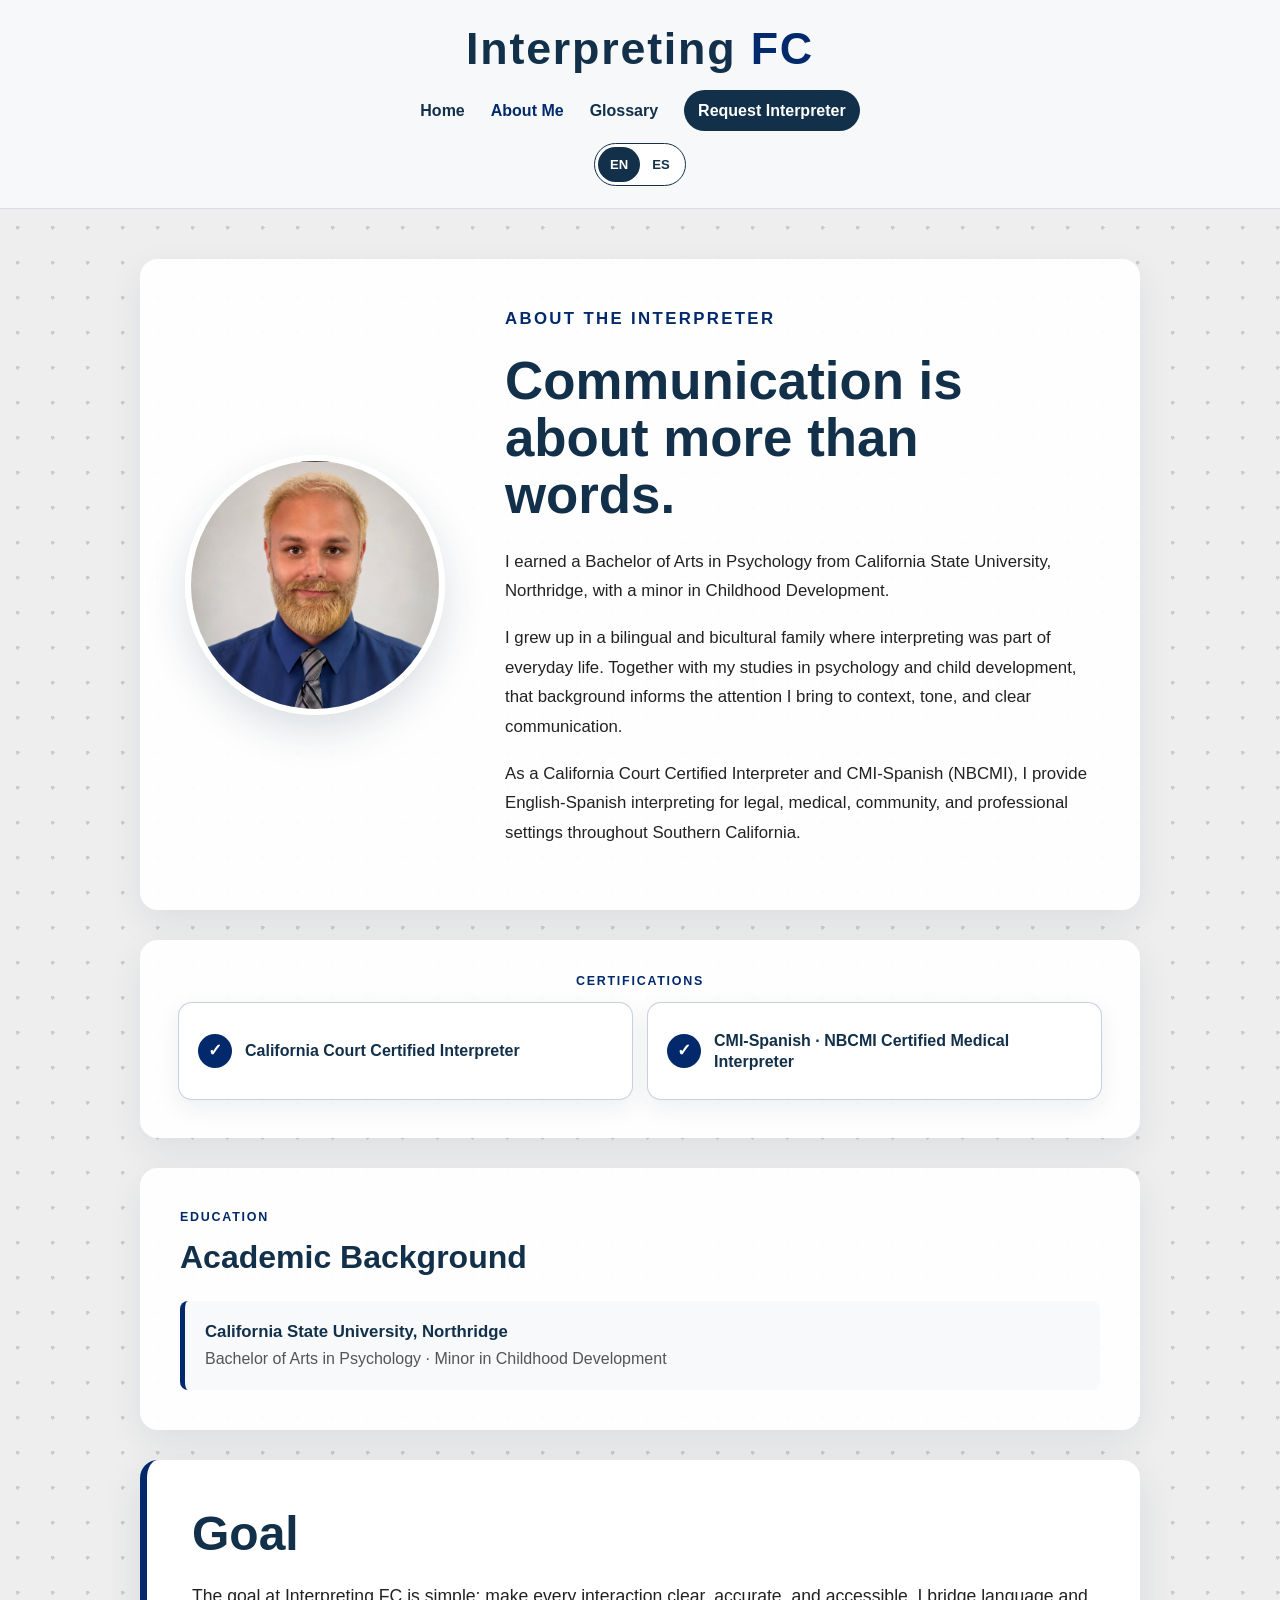
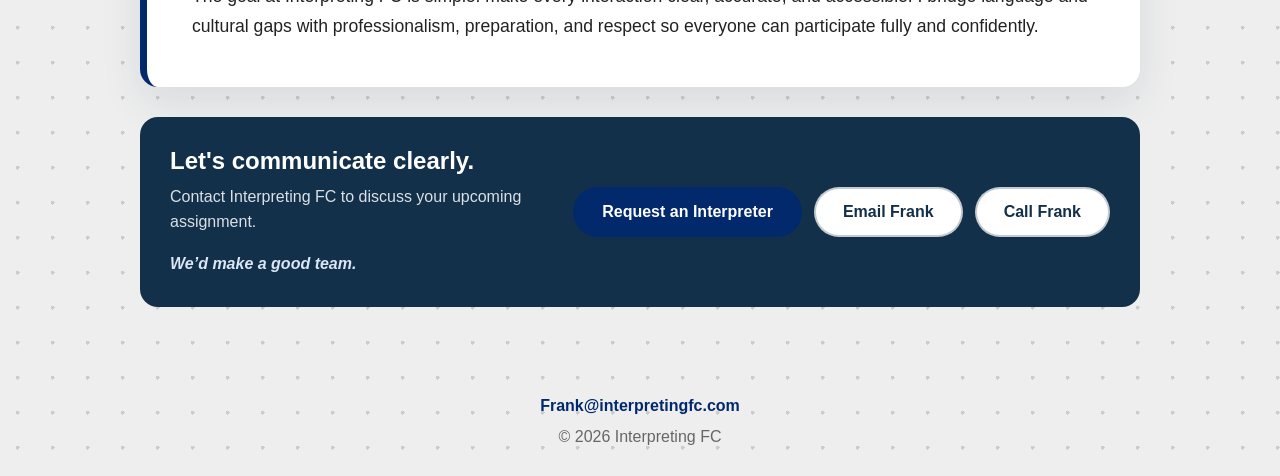
==== commit bec320cc: "Add files via upload" ====
--- a/about.html
+++ b/about.html
@@ -32,7 +32,7 @@
     <meta property="og:description" content="California Court Certified and CMI-Spanish (NBCMI) interpreter serving Southern California.">
     <meta property="og:url" content="https://interpretingfc.com/about.html">
     <meta property="og:image" content="https://interpretingfc.com/favicon.png">
-    <meta property="og:image:alt" content="Interpreting FC Spanish and English interpreter logo">
+    <meta property="og:image:alt" content="Interpreting FC English and Spanish interpreter logo">
 
     <meta name="twitter:card" content="summary">
     <meta name="twitter:title" content="About Frank Capurro | Interpreting FC">
@@ -126,15 +126,15 @@
                     </p>
 
                     <p>
-                        I grew up in a bilingual and bicultural family with
-                        interpreting as part of my environment. That background,
-                        together with my studies in psychology and child development,
-                        shaped the attention I bring to context, tone, and clear communication.
-                    </p>
-
-                    <p>
-                        As a California Court Certified Interpreter and CMI-Spanish,
-                        I provide Spanish-English interpreting for legal, medical,
+                        I grew up in a bilingual and bicultural family where
+                        interpreting was part of everyday life. Together with my
+                        studies in psychology and child development, that background
+                        informs the attention I bring to context, tone, and clear communication.
+                    </p>
+
+                    <p>
+                        As a California Court Certified Interpreter and CMI-Spanish (NBCMI),
+                        I provide English-Spanish interpreting for legal, medical,
                         community, and professional settings throughout Southern California.
                     </p>
 
@@ -159,15 +159,15 @@
                     </p>
 
                     <p>
-                        Crecí en una familia bilingüe y bicultural, rodeado del
-                        trabajo de interpretación. Esa experiencia, junto con mi
-                        formación en psicología y desarrollo infantil, influye en
-                        la atención que presto al contexto, el tono y la comunicación clara.
+                        Crecí en una familia bilingüe y bicultural donde la interpretación
+                        formaba parte de la vida cotidiana. Junto con mis estudios de
+                        psicología y desarrollo infantil, esa experiencia influye en la
+                        atención que presto al contexto, el tono y la claridad de la comunicación.
                     </p>
 
                     <p>
                         Como intérprete certificado por los Tribunales de California
-                        y CMI-Spanish, ofrezco interpretación español-inglés para
+                        y CMI-Spanish (NBCMI), ofrezco interpretación inglés-español para
                         entornos legales, médicos, comunitarios y profesionales
                         en todo el sur de California.
                     </p>
@@ -195,7 +195,7 @@
                     <div class="credential-card">
                         <span class="credential-mark" aria-hidden="true">✓</span>
                         <div>
-                            <strong>CMI-Spanish · National Board Certified Medical Interpreter</strong>
+                            <strong>CMI-Spanish · NBCMI Certified Medical Interpreter</strong>
                         </div>
                     </div>
                 </div>
@@ -291,16 +291,14 @@
             <div class="lang-en">
 
                 <h2>
-                    Our Goal
+                    Goal
                 </h2>
 
                 <p>
-                    At Interpreting FC, our <em>goal</em> is to make every
-                    interaction clear, accurate, and accessible. We
-                    bridge language and cultural gaps with
-                    professionalism, preparation, and respect so
-                    every person can participate fully and
-                    confidently.
+                    The goal at Interpreting FC is simple: make every interaction
+                    clear, accurate, and accessible. I bridge language and cultural
+                    gaps with professionalism, preparation, and respect so everyone
+                    can participate fully and confidently.
                 </p>
 
             </div>
@@ -309,16 +307,14 @@
             <div class="lang-es">
 
                 <h2>
-                    Nuestro Gol
+                    Gol
                 </h2>
 
                 <p>
-                    En Interpreting FC, nuestro <em>gol</em> es lograr que
-                    cada interacción sea clara, precisa y accesible.
-                    Superamos las barreras lingüísticas y culturales
-                    con profesionalismo, preparación y respeto para
-                    que cada persona pueda participar plenamente y
-                    con confianza.
+                    El gol en Interpreting FC es simple: lograr que cada interacción
+                    sea clara, precisa y accesible. Supero las barreras lingüísticas
+                    y culturales con profesionalismo, preparación y respeto para que
+                    todos puedan participar plenamente y con confianza.
                 </p>
 
             </div>
@@ -357,8 +353,8 @@
                     </h2>
 
                     <p>
-                        Comuníquese con Interpreting FC para hablar
-                        sobre cómo puedo ayudarle con su próxima asignación.
+                        Comuníquese con Interpreting FC para hablar sobre
+                        su próxima asignación.
                     </p>
 
                     <p class="team-line">
--- a/style.css
+++ b/style.css
@@ -6,6 +6,7 @@
 :root {
     --navy: #12304a;
     --blue: #01296B;
+    --blue-soft: #dbe6f4;
     --ink: #222222;
     --muted: #555555;
     --paper: rgba(255, 255, 255, 0.94);
@@ -215,6 +216,15 @@
     transform: translateY(-1px);
 }
 
+.button:focus-visible,
+.site-nav a:focus-visible,
+.language-toggle button:focus-visible,
+.contact-email a:focus-visible,
+.footer-contact a:focus-visible {
+    outline: 3px solid rgba(1, 41, 107, 0.28);
+    outline-offset: 3px;
+}
+
 .button-secondary {
     color: var(--navy);
     background: #ffffff;
@@ -254,6 +264,15 @@
     color: var(--blue);
     font-weight: 700;
     font-style: italic;
+}
+
+.language-pair {
+    margin: 0.65rem auto 1.5rem !important;
+    color: var(--blue);
+    font-size: 0.95rem !important;
+    font-weight: 800;
+    letter-spacing: 0.08em;
+    text-align: center;
 }
 
 /* =========================================
@@ -506,7 +525,7 @@
 
 .inquiry-section {
     margin: 30px 0 0;
-    padding: 40px 44px 42px;
+    padding: 36px 40px 38px;
     color: #ffffff;
     text-align: center;
     background: var(--navy);
@@ -531,7 +550,7 @@
 }
 
 .inquiry-heading .eyebrow {
-    color: #a8cbff;
+    color: var(--blue-soft);
 }
 
 .inquiry-reassurance {
@@ -541,9 +560,9 @@
 
 
 .inquiry-form {
-    max-width: 820px;
-    margin: 20px auto 0;
-    padding: 24px;
+    max-width: 760px;
+    margin: 18px auto 0;
+    padding: 20px;
     color: var(--ink);
     text-align: left;
     background: #ffffff;
@@ -555,14 +574,14 @@
 .form-grid {
     display: grid;
     grid-template-columns: repeat(2, minmax(0, 1fr));
-    gap: 14px 18px;
+    gap: 12px 14px;
 }
 
 .form-field {
     display: grid;
     gap: 5px;
     color: var(--navy);
-    font-size: 0.9rem;
+    font-size: 0.88rem;
     font-weight: 800;
 }
 
@@ -585,7 +604,7 @@
 
 .form-field input,
 .form-field select {
-    min-height: 44px;
+    min-height: 42px;
 }
 
 .form-field textarea {
@@ -603,7 +622,7 @@
     display: grid;
     grid-template-columns: repeat(2, minmax(0, 1fr));
     gap: 12px;
-    margin-top: 18px;
+    margin-top: 16px;
 }
 
 .inquiry-form .form-actions .button {
@@ -767,7 +786,7 @@
 }
 
 .about-cta .team-line {
-    color: #a8cbff;
+    color: var(--blue-soft);
 }
 
 .about-cta .cta-actions {
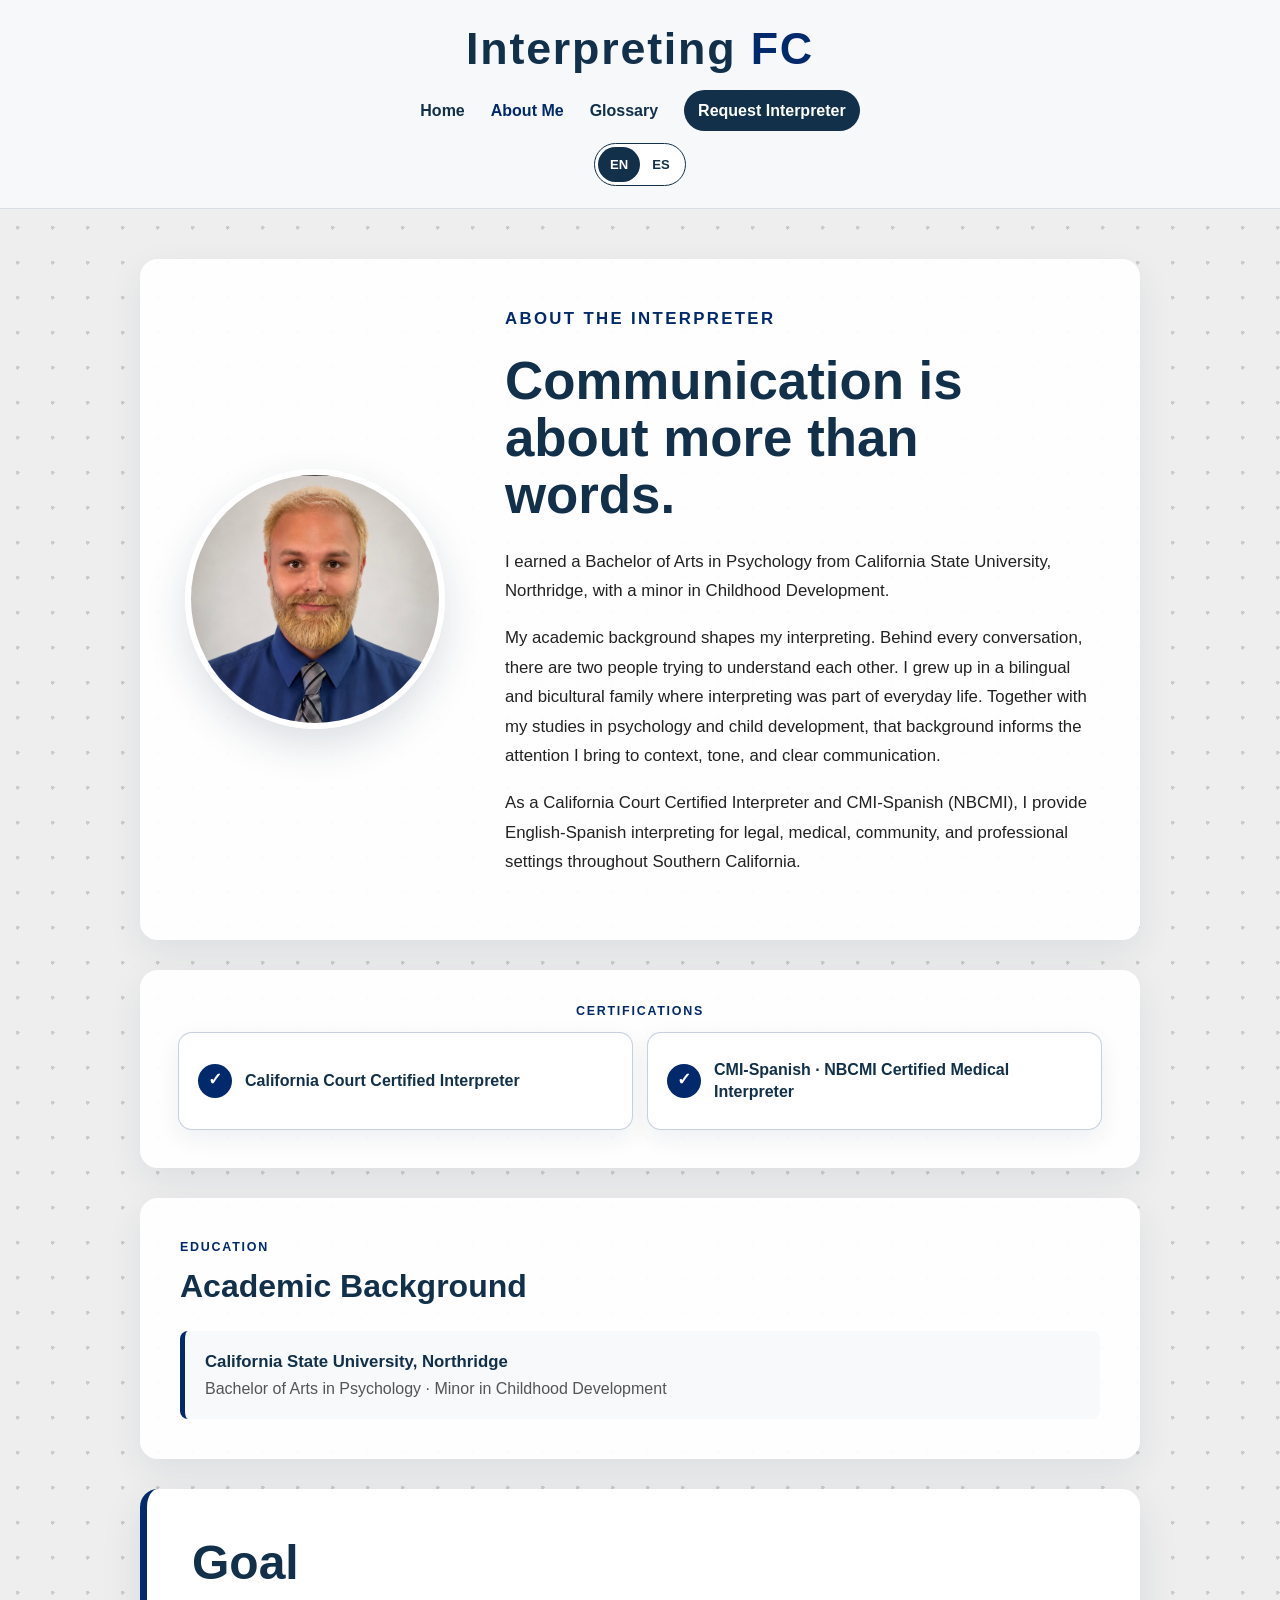
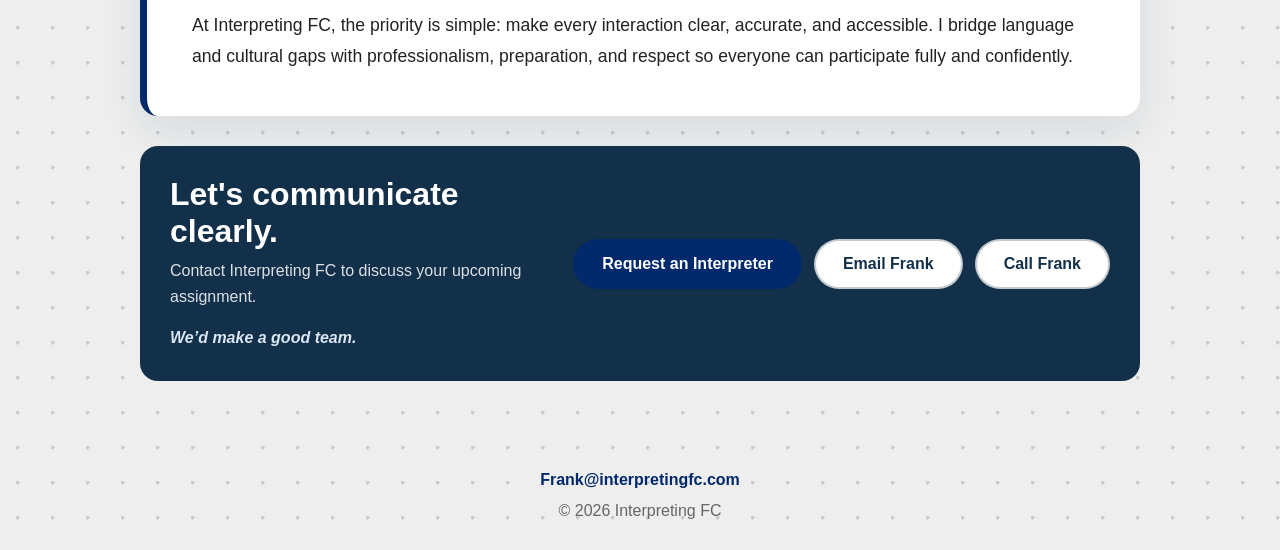
==== commit 0b116ed8: "Add files via upload" ====
--- a/about.html
+++ b/about.html
@@ -126,10 +126,12 @@
                     </p>
 
                     <p>
-                        I grew up in a bilingual and bicultural family where
-                        interpreting was part of everyday life. Together with my
-                        studies in psychology and child development, that background
-                        informs the attention I bring to context, tone, and clear communication.
+                        My academic background shapes my interpreting. Behind every
+                        conversation, there are two people trying to understand each other.
+                        I grew up in a bilingual and bicultural family where interpreting
+                        was part of everyday life. Together with my studies in psychology
+                        and child development, that background informs the attention I
+                        bring to context, tone, and clear communication.
                     </p>
 
                     <p>
@@ -159,10 +161,12 @@
                     </p>
 
                     <p>
-                        Crecí en una familia bilingüe y bicultural donde la interpretación
-                        formaba parte de la vida cotidiana. Junto con mis estudios de
-                        psicología y desarrollo infantil, esa experiencia influye en la
-                        atención que presto al contexto, el tono y la claridad de la comunicación.
+                        Mi formación académica influye en mi manera de interpretar. Detrás
+                        de cada conversación hay dos personas tratando de entenderse. Crecí
+                        en una familia bilingüe y bicultural donde la interpretación formaba
+                        parte de la vida diaria. Junto con mis estudios de psicología y
+                        desarrollo infantil, esa experiencia guía la atención que presto al
+                        contexto, el tono y la claridad de la comunicación.
                     </p>
 
                     <p>
@@ -295,7 +299,7 @@
                 </h2>
 
                 <p>
-                    The goal at Interpreting FC is simple: make every interaction
+                    At Interpreting FC, the priority is simple: make every interaction
                     clear, accurate, and accessible. I bridge language and cultural
                     gaps with professionalism, preparation, and respect so everyone
                     can participate fully and confidently.
@@ -311,7 +315,7 @@
                 </h2>
 
                 <p>
-                    El gol en Interpreting FC es simple: lograr que cada interacción
+                    En Interpreting FC, la prioridad es simple: lograr que cada interacción
                     sea clara, precisa y accesible. Supero las barreras lingüísticas
                     y culturales con profesionalismo, preparación y respeto para que
                     todos puedan participar plenamente y con confianza.
--- a/style.css
+++ b/style.css
@@ -775,9 +775,16 @@
     border-radius: 18px;
 }
 
+.about-cta > div:first-child {
+    flex: 1 1 360px;
+    min-width: 0;
+}
+
 .about-cta h2 {
     margin: 0 0 8px;
     color: #ffffff;
+    font-size: clamp(1.65rem, 2.7vw, 2rem);
+    line-height: 1.15;
 }
 
 .about-cta p {
@@ -790,7 +797,9 @@
 }
 
 .about-cta .cta-actions {
-    flex: 0 0 auto;
+    flex: 0 1 auto;
+    min-width: 0;
+    flex-wrap: wrap;
     justify-content: flex-end;
 }
 
@@ -894,6 +903,11 @@
         text-align: center;
     }
 
+    .about-cta > div:first-child,
+    .about-cta .cta-actions {
+        flex-basis: auto;
+    }
+
     .about-cta .cta-actions {
         justify-content: center;
     }
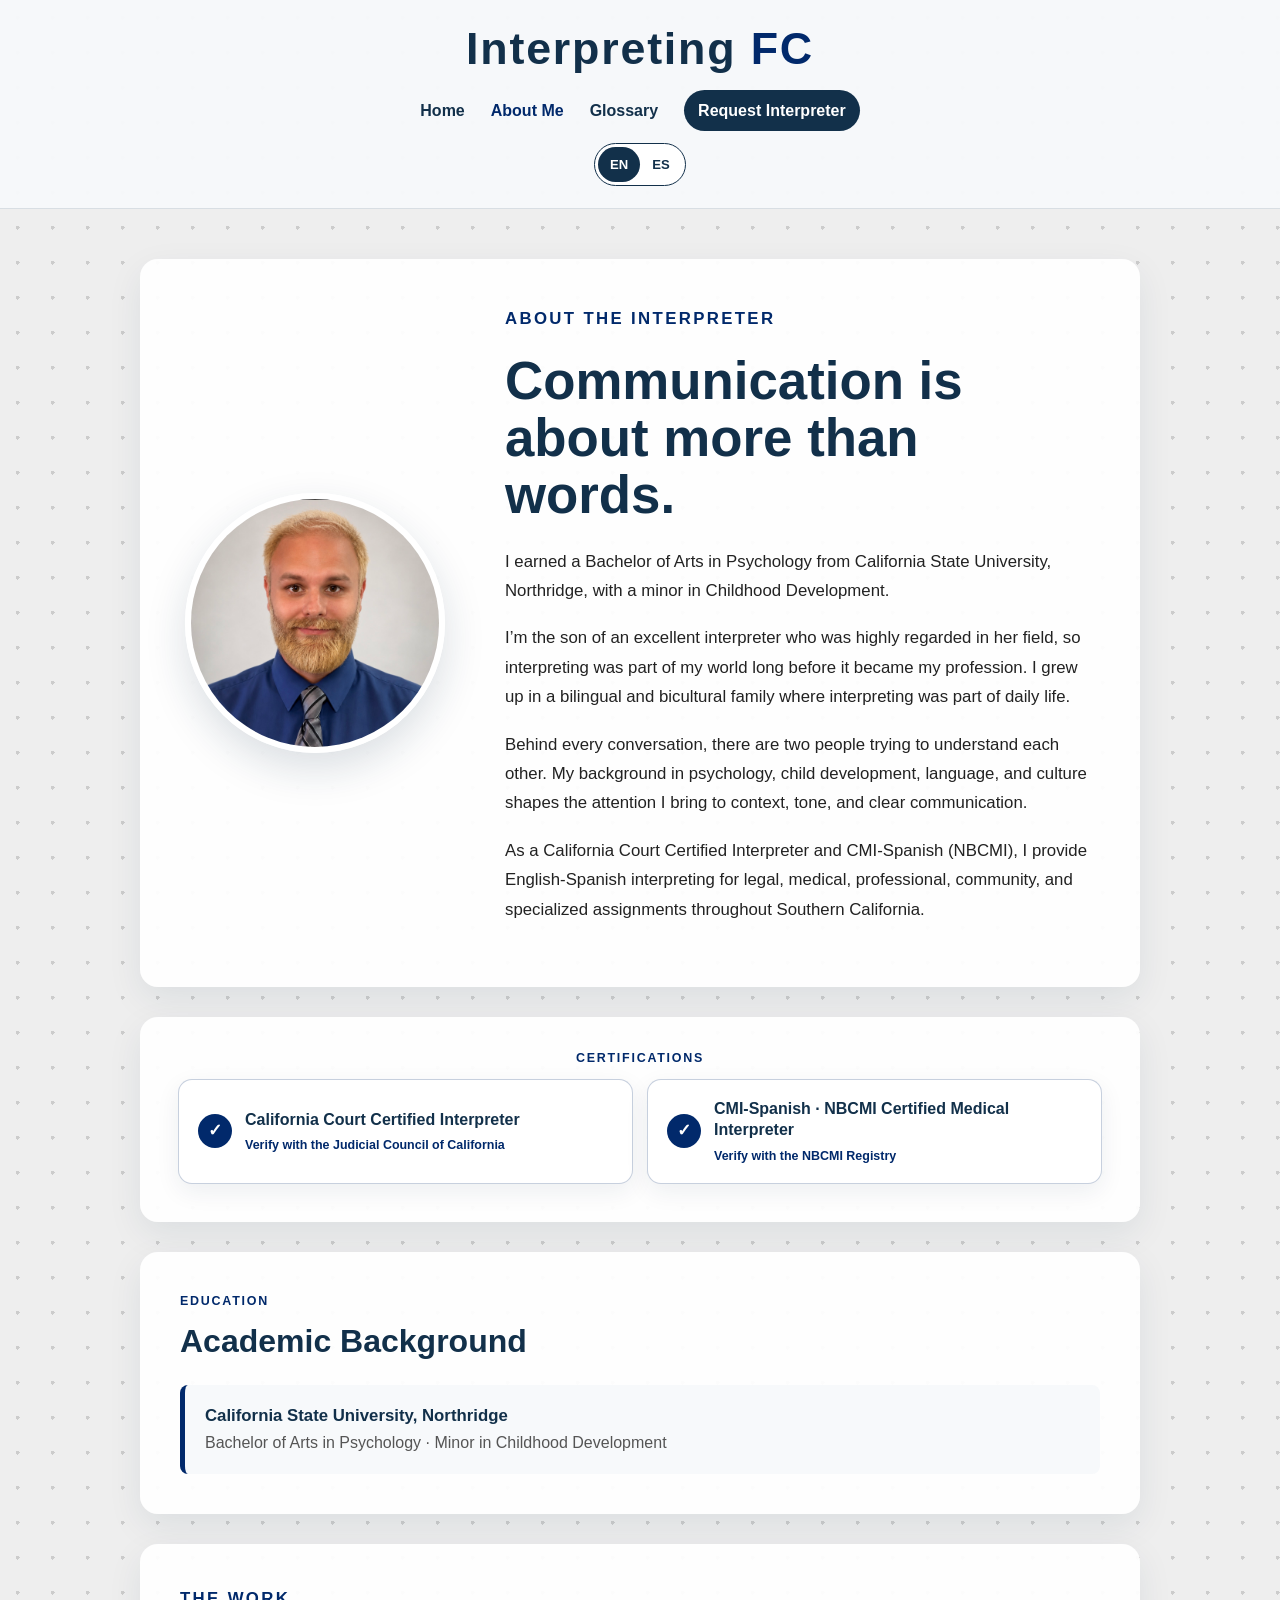
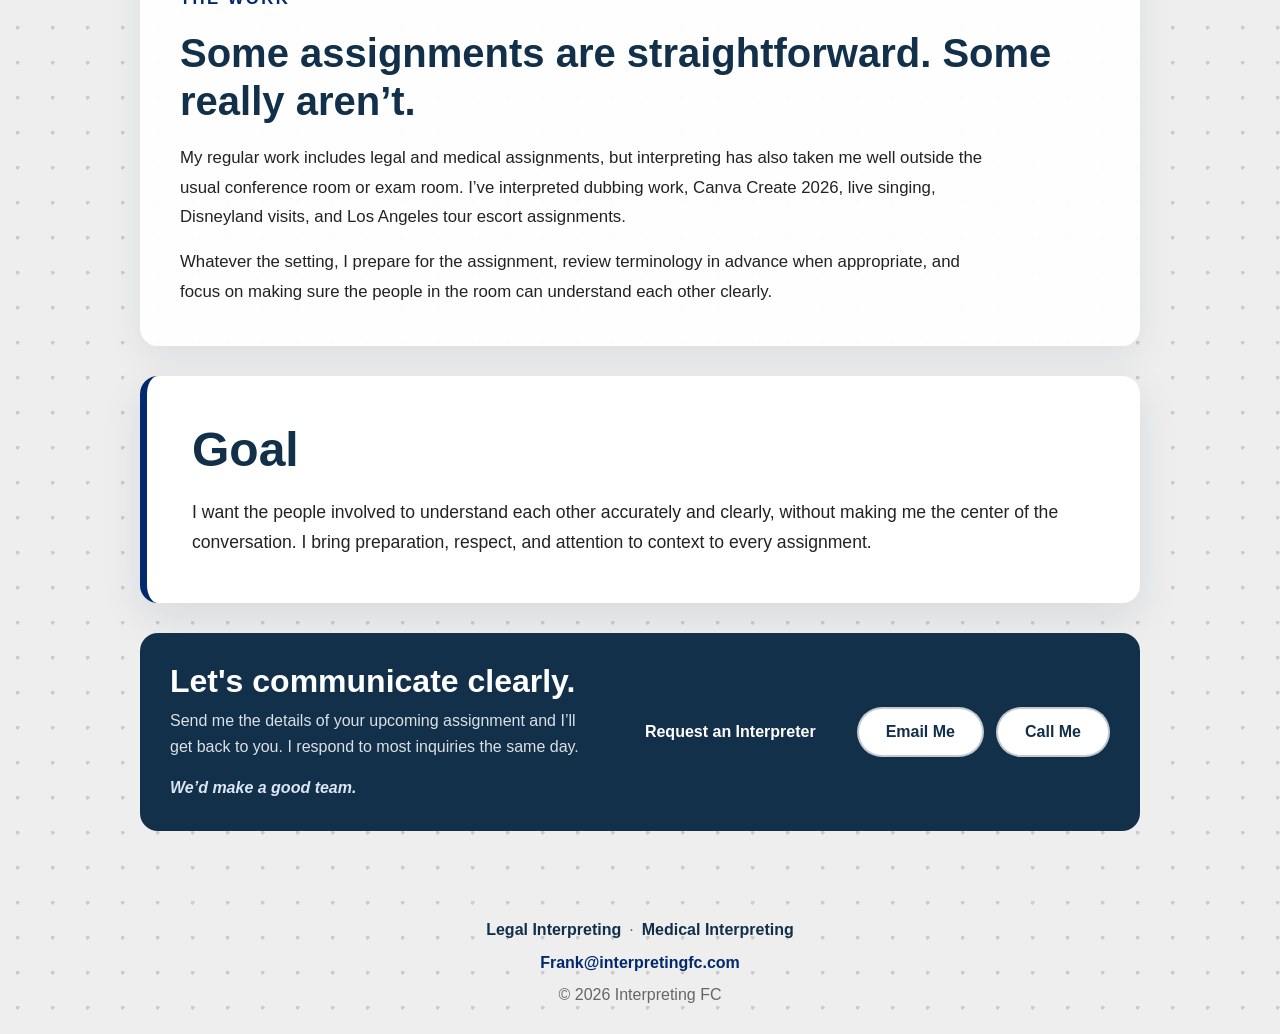
==== commit 7f0321b2: "Add files via upload" ====
--- a/about.html
+++ b/about.html
@@ -10,14 +10,13 @@
         content="width=device-width, initial-scale=1.0"
     >
 
-    <title>About Frank Capurro | Interpreting FC</title>
-
-    <meta
-        name="description"
-        content="Learn about Frank Capurro, a California Court Certified and CMI-Spanish (NBCMI) interpreter serving Southern California."
-    >
+    <title>Frank Capurro | Certified Spanish Interpreter Los Angeles</title>
+
+    <meta name="description" content="Meet Frank Capurro, California Court Certified and NBCMI Certified, providing English-Spanish legal, medical and specialized interpreting across Southern California.">
 
     <link rel="canonical" href="https://interpretingfc.com/about.html">
+    <meta name="author" content="Francisco Emilio Capurro">
+    <meta name="robots" content="index,follow,max-image-preview:large,max-snippet:-1">
 
     <link rel="icon" href="favicon.ico" sizes="any">
     <link rel="icon" type="image/png" sizes="32x32" href="favicon-32x32.png">
@@ -29,17 +28,55 @@
     <meta property="og:type" content="website">
     <meta property="og:site_name" content="Interpreting FC">
     <meta property="og:title" content="About Frank Capurro | Interpreting FC">
-    <meta property="og:description" content="California Court Certified and CMI-Spanish (NBCMI) interpreter serving Southern California.">
+    <meta property="og:description" content="California Court Certified and NBCMI Certified Spanish interpreter with a bilingual, bicultural background and experience across legal, medical, professional, and specialized assignments.">
     <meta property="og:url" content="https://interpretingfc.com/about.html">
     <meta property="og:image" content="https://interpretingfc.com/favicon.png">
     <meta property="og:image:alt" content="Interpreting FC English and Spanish interpreter logo">
 
     <meta name="twitter:card" content="summary">
     <meta name="twitter:title" content="About Frank Capurro | Interpreting FC">
-    <meta name="twitter:description" content="California Court Certified and CMI-Spanish (NBCMI) interpreter serving Southern California.">
+    <meta name="twitter:description" content="California Court Certified and NBCMI Certified Spanish interpreter serving Southern California.">
     <meta name="twitter:image" content="https://interpretingfc.com/favicon.png">
 
     <link rel="stylesheet" href="style.css">
+
+    <script type="application/ld+json">
+{
+  "@context": "https://schema.org",
+  "@type": "Person",
+  "@id": "https://interpretingfc.com/about.html#frank-capurro",
+  "name": "Francisco Emilio Capurro",
+  "alternateName": "Frank Capurro",
+  "url": "https://interpretingfc.com/about.html",
+  "image": "https://interpretingfc.com/IMG_7308.jpeg",
+  "jobTitle": "California Court Certified Interpreter and NBCMI Certified Medical Interpreter",
+  "worksFor": {
+    "@type": "ProfessionalService",
+    "@id": "https://interpretingfc.com/#business",
+    "name": "Interpreting FC"
+  },
+  "knowsLanguage": [
+    "English",
+    "Spanish"
+  ],
+  "alumniOf": {
+    "@type": "CollegeOrUniversity",
+    "name": "California State University, Northridge"
+  },
+  "hasCredential": [
+    {
+      "@type": "EducationalOccupationalCredential",
+      "name": "California Court Certified Interpreter",
+      "credentialCategory": "professional certification"
+    },
+    {
+      "@type": "EducationalOccupationalCredential",
+      "name": "CMI-Spanish, NBCMI Certified Medical Interpreter",
+      "credentialCategory": "professional certification"
+    }
+  ]
+}
+    </script>
 
     <script src="site.js" defer></script>
 
@@ -100,7 +137,7 @@
 
                 <img
                     src="IMG_7308.jpeg"
-                    alt="Frank Capurro professional interpreter"
+                    alt="Frank Capurro, English-Spanish legal and medical interpreter in Southern California"
                 >
 
             </div>
@@ -120,24 +157,28 @@
                     </h1>
 
                     <p>
-                        I earned a Bachelor of Arts in Psychology from
-                        California State University, Northridge, with a
-                        minor in Childhood Development.
-                    </p>
-
-                    <p>
-                        My academic background shapes my interpreting. Behind every
-                        conversation, there are two people trying to understand each other.
-                        I grew up in a bilingual and bicultural family where interpreting
-                        was part of everyday life. Together with my studies in psychology
-                        and child development, that background informs the attention I
-                        bring to context, tone, and clear communication.
+                        I earned a Bachelor of Arts in Psychology from California State
+                        University, Northridge, with a minor in Childhood Development.
+                    </p>
+
+                    <p>
+                        I’m the son of an excellent interpreter who was highly regarded in her
+                        field, so interpreting was part of my world long before it became my
+                        profession. I grew up in a bilingual and bicultural family where
+                        interpreting was part of daily life.
+                    </p>
+
+                    <p>
+                        Behind every conversation, there are two people trying to understand
+                        each other. My background in psychology, child development, language,
+                        and culture shapes the attention I bring to context, tone, and clear
+                        communication.
                     </p>
 
                     <p>
                         As a California Court Certified Interpreter and CMI-Spanish (NBCMI),
-                        I provide English-Spanish interpreting for legal, medical,
-                        community, and professional settings throughout Southern California.
+                        I provide English-Spanish interpreting for legal, medical, professional,
+                        community, and specialized assignments throughout Southern California.
                     </p>
 
                 </div>
@@ -154,26 +195,29 @@
                     </h1>
 
                     <p>
-                        Obtuve una licenciatura en Psicología de
-                        California State University, Northridge, con
-                        una especialización secundaria en Desarrollo
-                        Infantil.
-                    </p>
-
-                    <p>
-                        Mi formación académica influye en mi manera de interpretar. Detrás
-                        de cada conversación hay dos personas tratando de entenderse. Crecí
-                        en una familia bilingüe y bicultural donde la interpretación formaba
-                        parte de la vida diaria. Junto con mis estudios de psicología y
-                        desarrollo infantil, esa experiencia guía la atención que presto al
-                        contexto, el tono y la claridad de la comunicación.
-                    </p>
-
-                    <p>
-                        Como intérprete certificado por los Tribunales de California
-                        y CMI-Spanish (NBCMI), ofrezco interpretación inglés-español para
-                        entornos legales, médicos, comunitarios y profesionales
-                        en todo el sur de California.
+                        Obtuve una licenciatura en Psicología de California State University,
+                        Northridge, con una especialización secundaria en Desarrollo Infantil.
+                    </p>
+
+                    <p>
+                        Soy hijo de una excelente intérprete, muy respetada en su profesión, así
+                        que la interpretación formó parte de mi vida mucho antes de convertirse
+                        en mi trabajo. Crecí en una familia bilingüe y bicultural donde la
+                        interpretación formaba parte de la vida diaria.
+                    </p>
+
+                    <p>
+                        Detrás de cada conversación hay dos personas tratando de entenderse. Mi
+                        formación en psicología, desarrollo infantil, idioma y cultura influye
+                        en la atención que presto al contexto, el tono y la claridad de la
+                        comunicación.
+                    </p>
+
+                    <p>
+                        Como intérprete certificado por los Tribunales de California y
+                        CMI-Spanish (NBCMI), ofrezco interpretación inglés-español para
+                        asignaciones legales, médicas, profesionales, comunitarias y
+                        especializadas en todo el sur de California.
                     </p>
 
                 </div>
@@ -194,12 +238,18 @@
                         <span class="credential-mark" aria-hidden="true">✓</span>
                         <div>
                             <strong>California Court Certified Interpreter</strong>
+                            <div class="credential-verify">
+                                <a href="https://languageaccess.courts.ca.gov/court-interpreters-resources/search-interpreter" target="_blank" rel="noopener noreferrer">Verify with the Judicial Council of California</a>
+                            </div>
                         </div>
                     </div>
                     <div class="credential-card">
                         <span class="credential-mark" aria-hidden="true">✓</span>
                         <div>
                             <strong>CMI-Spanish · NBCMI Certified Medical Interpreter</strong>
+                            <div class="credential-verify">
+                                <a href="https://www.certifiedmedicalinterpreters.org/search-cmi-registry" target="_blank" rel="noopener noreferrer">Verify with the NBCMI Registry</a>
+                            </div>
                         </div>
                     </div>
                 </div>
@@ -212,12 +262,18 @@
                         <span class="credential-mark" aria-hidden="true">✓</span>
                         <div>
                             <strong>Intérprete Certificado por los Tribunales de California</strong>
+                            <div class="credential-verify">
+                                <a href="https://languageaccess.courts.ca.gov/court-interpreters-resources/search-interpreter" target="_blank" rel="noopener noreferrer">Verificar con el Consejo Judicial de California</a>
+                            </div>
                         </div>
                     </div>
                     <div class="credential-card">
                         <span class="credential-mark" aria-hidden="true">✓</span>
                         <div>
                             <strong>CMI-Spanish · Intérprete Médico Certificado por NBCMI</strong>
+                            <div class="credential-verify">
+                                <a href="https://www.certifiedmedicalinterpreters.org/search-cmi-registry" target="_blank" rel="noopener noreferrer">Verificar en el registro de NBCMI</a>
+                            </div>
                         </div>
                     </div>
                 </div>
@@ -288,6 +344,45 @@
         </section>
 
 
+        <!-- EXPERIENCE -->
+
+        <section class="experience-card">
+
+            <div class="lang-en">
+                <p class="eyebrow">THE WORK</p>
+                <h2>Some assignments are straightforward. Some really aren’t.</h2>
+                <p>
+                    My regular work includes legal and medical assignments, but interpreting has
+                    also taken me well outside the usual conference room or exam room. I’ve
+                    interpreted dubbing work, Canva Create 2026, live singing, Disneyland visits,
+                    and Los Angeles tour escort assignments.
+                </p>
+                <p>
+                    Whatever the setting, I prepare for the assignment, review terminology in
+                    advance when appropriate, and focus on making sure the people in the room can
+                    understand each other clearly.
+                </p>
+            </div>
+
+            <div class="lang-es">
+                <p class="eyebrow">EL TRABAJO</p>
+                <h2>Algunas asignaciones son sencillas. Otras, para nada.</h2>
+                <p>
+                    Gran parte de mi trabajo es legal y médico, pero la interpretación también me
+                    ha llevado mucho más allá de una sala de conferencias o un consultorio. He
+                    interpretado trabajos de doblaje, Canva Create 2026, canto en vivo, visitas a
+                    Disneyland y recorridos de acompañamiento por Los Ángeles.
+                </p>
+                <p>
+                    Sea cual sea el entorno, me preparo para la asignación, reviso la terminología
+                    con anticipación cuando corresponde y me concentro en que las personas puedan
+                    entenderse con claridad.
+                </p>
+            </div>
+
+        </section>
+
+
         <!-- MISSION -->
 
         <section class="mission-card">
@@ -299,10 +394,9 @@
                 </h2>
 
                 <p>
-                    At Interpreting FC, the priority is simple: make every interaction
-                    clear, accurate, and accessible. I bridge language and cultural
-                    gaps with professionalism, preparation, and respect so everyone
-                    can participate fully and confidently.
+                    I want the people involved to understand each other accurately and clearly,
+                    without making me the center of the conversation. I bring preparation,
+                    respect, and attention to context to every assignment.
                 </p>
 
             </div>
@@ -315,10 +409,9 @@
                 </h2>
 
                 <p>
-                    En Interpreting FC, la prioridad es simple: lograr que cada interacción
-                    sea clara, precisa y accesible. Supero las barreras lingüísticas
-                    y culturales con profesionalismo, preparación y respeto para que
-                    todos puedan participar plenamente y con confianza.
+                    Quiero que las personas se entiendan con precisión y claridad, sin convertirme
+                    en el centro de la conversación. Llevo preparación, respeto y atención al
+                    contexto a cada asignación.
                 </p>
 
             </div>
@@ -339,8 +432,8 @@
                     </h2>
 
                     <p>
-                        Contact Interpreting FC to discuss your
-                        upcoming assignment.
+                        Send me the details of your upcoming assignment and I’ll get back to you.
+                        I respond to most inquiries the same day.
                     </p>
 
                     <p class="team-line">
@@ -357,8 +450,8 @@
                     </h2>
 
                     <p>
-                        Comuníquese con Interpreting FC para hablar sobre
-                        su próxima asignación.
+                        Envíeme los detalles de su próxima asignación y me comunicaré con usted.
+                        Respondo la mayoría de las consultas el mismo día.
                     </p>
 
                     <p class="team-line">
@@ -375,12 +468,12 @@
                     <span class="lang-es">Solicitar un Intérprete</span>
                 </a>
                 <a class="button button-secondary" href="mailto:Frank@interpretingfc.com">
-                    <span class="lang-en">Email Frank</span>
-                    <span class="lang-es">Enviar Email</span>
+                    <span class="lang-en">Email Me</span>
+                    <span class="lang-es">Enviarme un Email</span>
                 </a>
                 <a class="button button-secondary" href="tel:+18182684483">
-                    <span class="lang-en">Call Frank</span>
-                    <span class="lang-es">Llamar a Frank</span>
+                    <span class="lang-en">Call Me</span>
+                    <span class="lang-es">Llamarme</span>
                 </a>
             </div>
 
@@ -391,6 +484,18 @@
 
 
     <footer>
+
+        <nav class="footer-service-links" aria-label="Service links">
+            <a href="legal-interpreting.html">
+                <span class="lang-en">Legal Interpreting</span>
+                <span class="lang-es">Interpretación Legal</span>
+            </a>
+            <span aria-hidden="true">·</span>
+            <a href="medical-interpreting.html">
+                <span class="lang-en">Medical Interpreting</span>
+                <span class="lang-es">Interpretación Médica</span>
+            </a>
+        </nav>
 
         <p class="footer-contact">
             <a href="mailto:Frank@interpretingfc.com">Frank@interpretingfc.com</a>
--- a/style.css
+++ b/style.css
@@ -1,6 +1,6 @@
 /* =========================================
    INTERPRETING FC
-   Shared styles for Home, About, and Glossary
+   Shared styles for Home, About, Glossary, Legal, and Medical pages
    ========================================= */
 
 :root {
@@ -204,8 +204,8 @@
     line-height: 1.2;
     text-align: center;
     text-decoration: none;
-    background: var(--blue);
-    border: 2px solid var(--blue);
+    background: var(--navy);
+    border: 2px solid var(--navy);
     border-radius: 999px;
     cursor: pointer;
     transition: transform 0.15s ease, opacity 0.15s ease, background 0.15s ease;
@@ -220,7 +220,10 @@
 .site-nav a:focus-visible,
 .language-toggle button:focus-visible,
 .contact-email a:focus-visible,
-.footer-contact a:focus-visible {
+.footer-contact a:focus-visible,
+.footer-service-links a:focus-visible,
+.service-card a:focus-visible,
+.credential-verify a:focus-visible {
     outline: 3px solid rgba(1, 41, 107, 0.28);
     outline-offset: 3px;
 }
@@ -317,20 +320,27 @@
     border-radius: 50%;
 }
 
-.credential-label {
-    display: block;
-    margin-bottom: 3px;
-    color: var(--blue);
-    font-size: 0.69rem;
-    font-weight: 900;
-    letter-spacing: 0.13em;
-}
-
 .credential-card strong {
     display: block;
     color: var(--navy);
     font-size: 1rem;
     line-height: 1.35;
+}
+
+.credential-verify {
+    margin-top: 7px;
+    font-size: 0.78rem;
+    line-height: 1.35;
+}
+
+.credential-verify a {
+    color: var(--blue);
+    font-weight: 700;
+    text-decoration: none;
+}
+
+.credential-verify a:hover {
+    text-decoration: underline;
 }
 
 .credential-band {
@@ -476,6 +486,28 @@
 .service-card p,
 .why-item p {
     margin-bottom: 0;
+}
+
+.service-card h3 a {
+    color: inherit;
+    text-decoration: none;
+}
+
+.service-card h3 a:hover {
+    color: var(--blue);
+}
+
+.service-card .service-link {
+    margin-top: 16px;
+}
+
+.service-link a {
+    font-weight: 800;
+    text-decoration: none;
+}
+
+.service-link a:hover {
+    text-decoration: underline;
 }
 
 .why-section h2,
@@ -704,6 +736,7 @@
 }
 
 .education-card,
+.experience-card,
 .mission-card {
     margin-top: 30px;
     padding: 40px;
@@ -803,6 +836,143 @@
     justify-content: flex-end;
 }
 
+
+.experience-card {
+    margin-top: 30px;
+    padding: 40px;
+    background: var(--paper);
+    border-radius: 18px;
+    box-shadow: var(--shadow);
+}
+
+.experience-card h2 {
+    margin: 0 0 18px;
+    color: var(--navy);
+    font-size: clamp(1.9rem, 4vw, 2.5rem);
+}
+
+.experience-card p {
+    max-width: 820px;
+    margin: 0 0 16px;
+    font-size: 1.05rem;
+    line-height: 1.75;
+}
+
+.experience-card p:last-child {
+    margin-bottom: 0;
+}
+
+/* =========================================
+   SERVICE DETAIL PAGES
+   ========================================= */
+
+.service-detail-page {
+    width: min(100% - 32px, 1000px);
+    margin: 0 auto;
+    padding: 50px 0 60px;
+}
+
+.service-detail-hero,
+.service-detail-section,
+.service-detail-cta {
+    margin-top: 30px;
+    padding: 40px;
+    background: var(--paper);
+    border-radius: 18px;
+    box-shadow: var(--shadow);
+}
+
+.service-detail-hero {
+    margin-top: 0;
+    text-align: center;
+}
+
+.service-detail-hero h1 {
+    max-width: 850px;
+    margin: 0 auto 18px;
+    color: var(--navy);
+    font-size: clamp(2.25rem, 5vw, 3.7rem);
+}
+
+.service-detail-hero p {
+    max-width: 780px;
+    margin: 0 auto;
+    font-size: 1.08rem;
+    line-height: 1.75;
+}
+
+.service-detail-section h2,
+.service-detail-cta h2 {
+    margin: 0 0 18px;
+    color: var(--navy);
+    font-size: clamp(1.8rem, 4vw, 2.45rem);
+}
+
+.assignment-list {
+    display: grid;
+    grid-template-columns: repeat(2, minmax(0, 1fr));
+    gap: 12px;
+    margin: 24px 0 0;
+    padding: 0;
+    list-style: none;
+}
+
+.assignment-list li {
+    padding: 14px 16px;
+    color: var(--navy);
+    font-weight: 800;
+    background: var(--soft);
+    border-left: 4px solid var(--blue);
+    border-radius: 8px;
+}
+
+.service-detail-section p {
+    margin: 0 0 16px;
+    font-size: 1.04rem;
+    line-height: 1.75;
+}
+
+.service-detail-section p:last-child {
+    margin-bottom: 0;
+}
+
+.service-detail-cta {
+    color: #ffffff;
+    text-align: center;
+    background: var(--navy);
+}
+
+.service-detail-cta h2 {
+    color: #ffffff;
+}
+
+.service-detail-cta p {
+    max-width: 700px;
+    margin: 0 auto 20px;
+    color: rgba(255,255,255,0.9);
+}
+
+.service-detail-cta .button {
+    background: #ffffff;
+    border-color: #ffffff;
+    color: var(--navy);
+}
+
+.breadcrumbs {
+    margin: 0 0 18px;
+    color: var(--muted);
+    font-size: 0.88rem;
+}
+
+.breadcrumbs a {
+    font-weight: 700;
+    text-decoration: none;
+}
+
+.breadcrumbs a:hover {
+    text-decoration: underline;
+}
+
 /* =========================================
    GLOSSARY
    ========================================= */
@@ -865,6 +1035,26 @@
     margin-bottom: 6px;
 }
 
+.footer-service-links {
+    display: flex;
+    justify-content: center;
+    align-items: center;
+    flex-wrap: wrap;
+    gap: 8px;
+    margin-bottom: 8px;
+}
+
+.footer-service-links a {
+    color: var(--navy);
+    font-weight: 700;
+    text-decoration: none;
+}
+
+.footer-service-links a:hover {
+    color: var(--blue);
+    text-decoration: underline;
+}
+
 /* =========================================
    RESPONSIVE
    ========================================= */
@@ -929,7 +1119,8 @@
 
     .homepage-content,
     .about-page,
-    .glossary-page {
+    .glossary-page,
+    .service-detail-page {
         width: min(100% - 20px, 1000px);
     }
 
@@ -979,8 +1170,12 @@
 
     .credential-band,
     .education-card,
+    .experience-card,
     .mission-card,
-    .glossary-section {
+    .glossary-section,
+    .service-detail-hero,
+    .service-detail-section,
+    .service-detail-cta {
         padding: 29px 20px;
     }
 
@@ -989,7 +1184,12 @@
     }
 
     .about-page,
-    .glossary-page {
+    .glossary-page,
+    .service-detail-page {
         padding-top: 38px;
     }
-}
+
+    .assignment-list {
+        grid-template-columns: 1fr;
+    }
+}
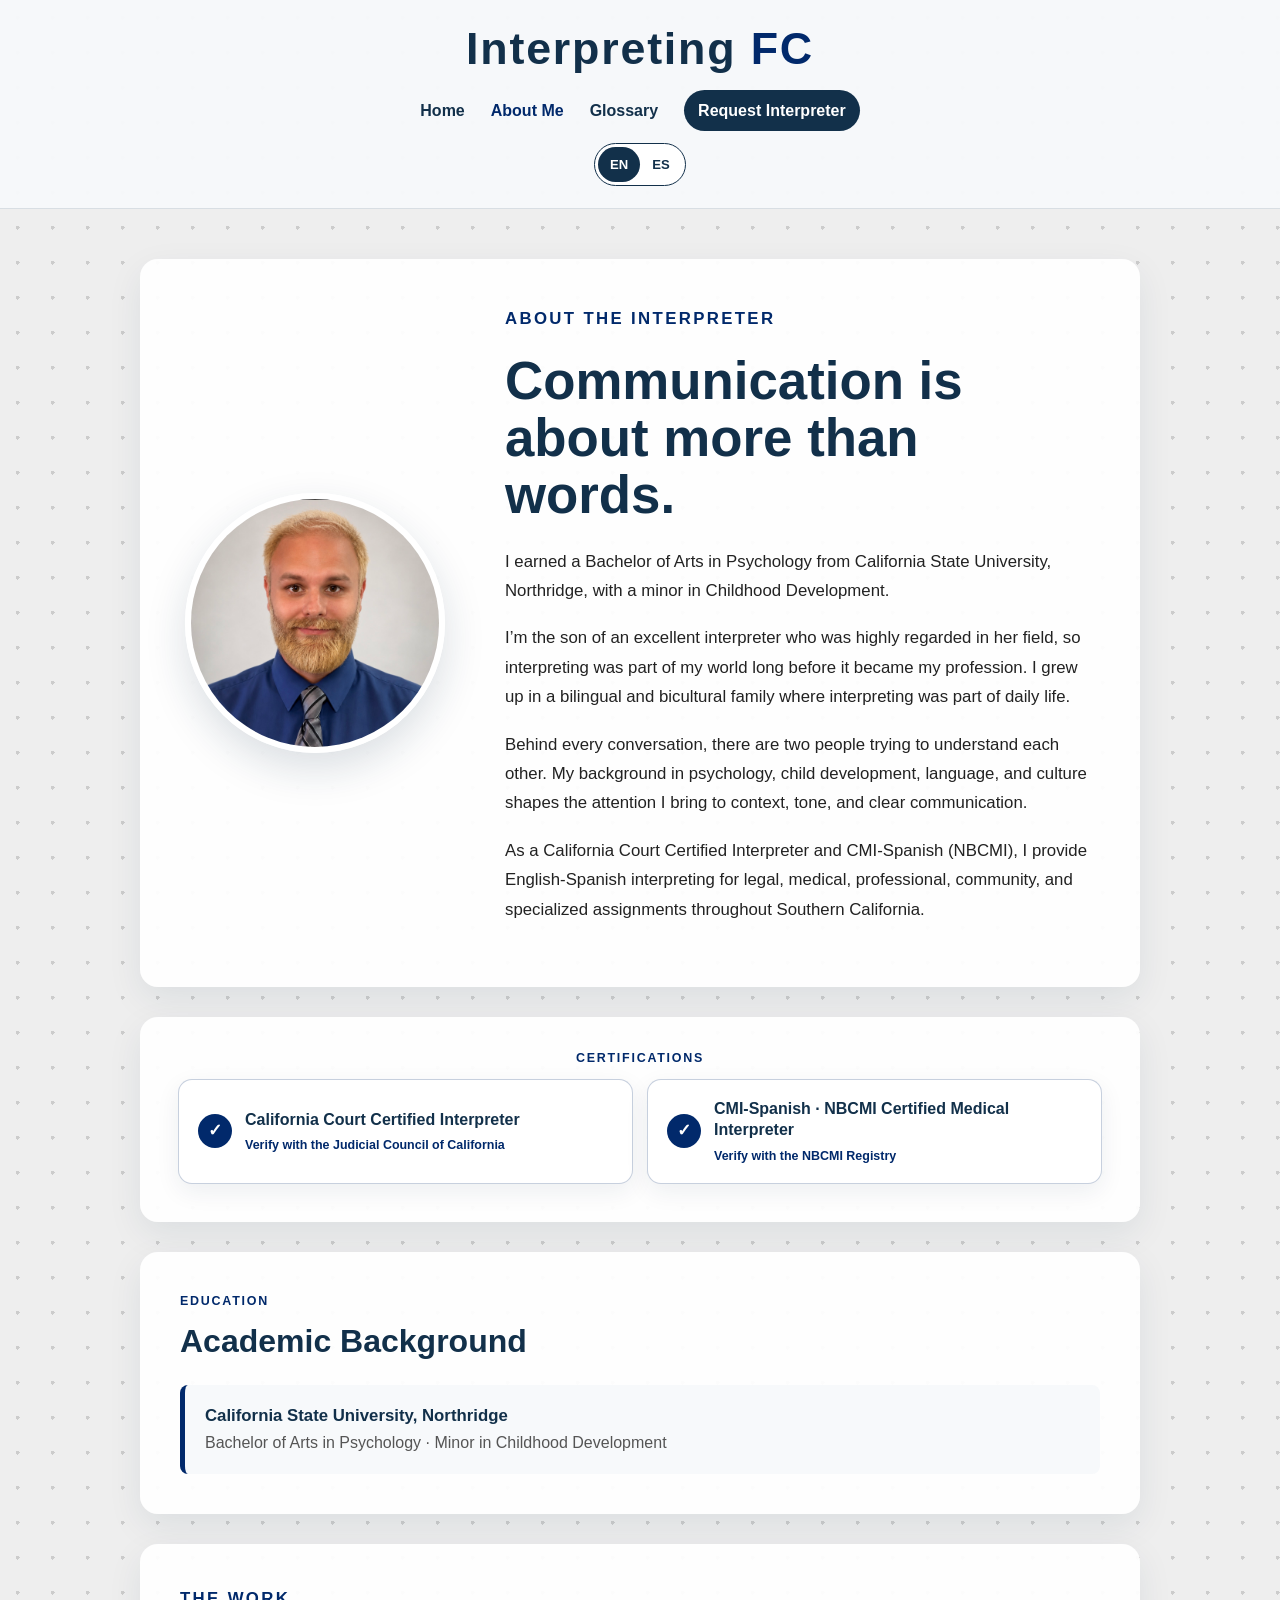
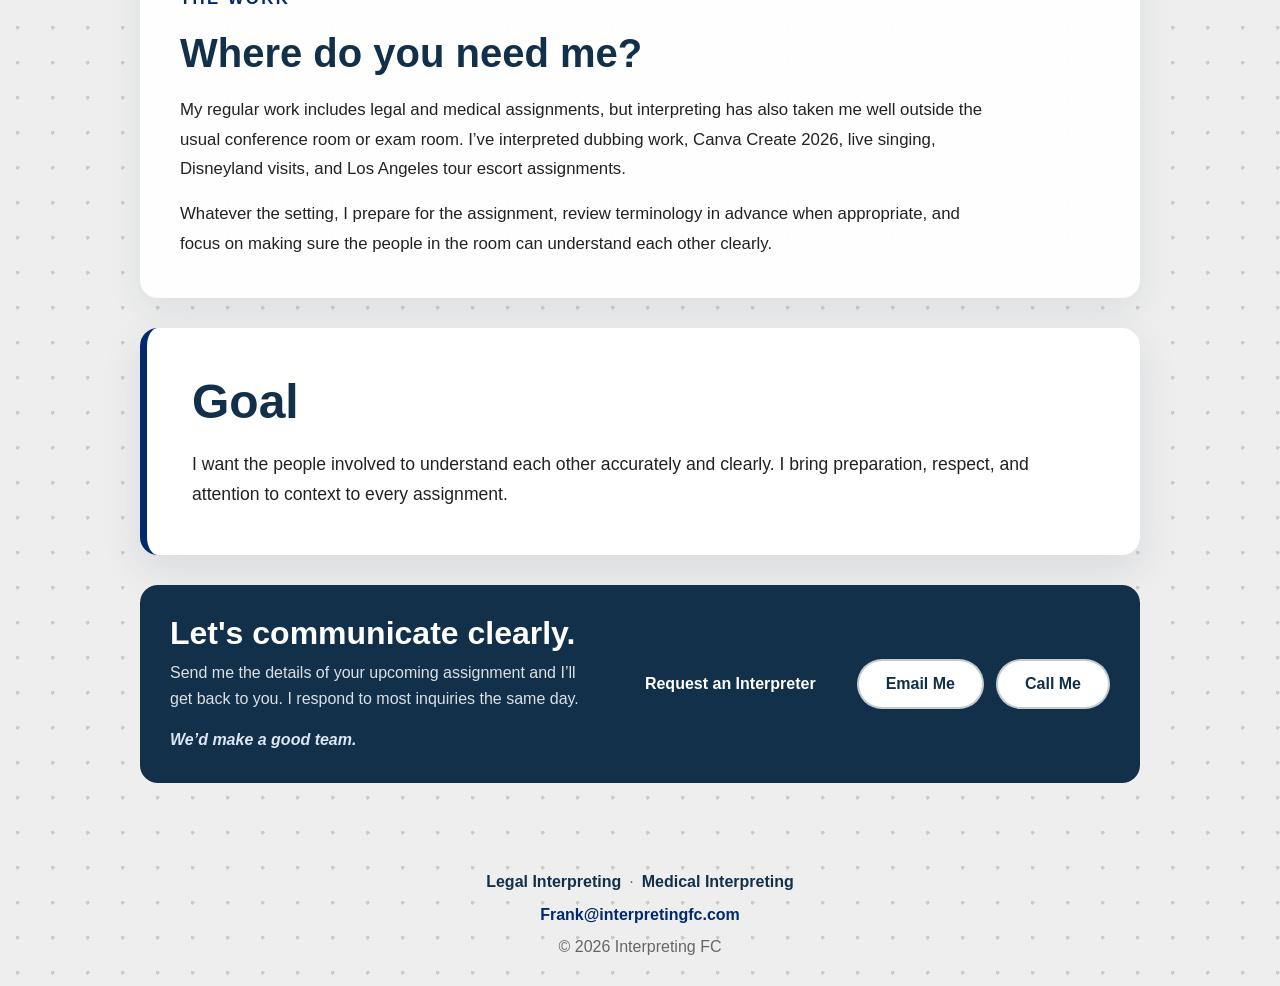
==== commit d358695b: "Add files via upload" ====
--- a/about.html
+++ b/about.html
@@ -215,9 +215,8 @@
 
                     <p>
                         Como intérprete certificado por los Tribunales de California y
-                        CMI-Spanish (NBCMI), ofrezco interpretación inglés-español para
-                        asignaciones legales, médicas, profesionales, comunitarias y
-                        especializadas en todo el sur de California.
+                        CMI-Spanish (NBCMI), ofrezco interpretación inglés-español para asuntos legales, atención médica,
+                        reuniones profesionales, actividades comunitarias y trabajos especializados en todo el sur de California.
                     </p>
 
                 </div>
@@ -350,7 +349,7 @@
 
             <div class="lang-en">
                 <p class="eyebrow">THE WORK</p>
-                <h2>Some assignments are straightforward. Some really aren’t.</h2>
+                <h2>Where do you need me?</h2>
                 <p>
                     My regular work includes legal and medical assignments, but interpreting has
                     also taken me well outside the usual conference room or exam room. I’ve
@@ -366,7 +365,7 @@
 
             <div class="lang-es">
                 <p class="eyebrow">EL TRABAJO</p>
-                <h2>Algunas asignaciones son sencillas. Otras, para nada.</h2>
+                <h2>¿Dónde me necesita?</h2>
                 <p>
                     Gran parte de mi trabajo es legal y médico, pero la interpretación también me
                     ha llevado mucho más allá de una sala de conferencias o un consultorio. He
@@ -374,8 +373,8 @@
                     Disneyland y recorridos de acompañamiento por Los Ángeles.
                 </p>
                 <p>
-                    Sea cual sea el entorno, me preparo para la asignación, reviso la terminología
-                    con anticipación cuando corresponde y me concentro en que las personas puedan
+                    Sea cual sea el trabajo, me preparo con anticipación, reviso la terminología
+                    cuando corresponde y me concentro en que las personas puedan
                     entenderse con claridad.
                 </p>
             </div>
@@ -394,9 +393,8 @@
                 </h2>
 
                 <p>
-                    I want the people involved to understand each other accurately and clearly,
-                    without making me the center of the conversation. I bring preparation,
-                    respect, and attention to context to every assignment.
+                    I want the people involved to understand each other accurately and clearly. I bring
+                    preparation, respect, and attention to context to every assignment.
                 </p>
 
             </div>
@@ -409,9 +407,8 @@
                 </h2>
 
                 <p>
-                    Quiero que las personas se entiendan con precisión y claridad, sin convertirme
-                    en el centro de la conversación. Llevo preparación, respeto y atención al
-                    contexto a cada asignación.
+                    Quiero que las personas se entiendan con precisión y claridad. Aporto preparación,
+                    respeto y atención al contexto en cada trabajo.
                 </p>
 
             </div>
@@ -450,7 +447,7 @@
                     </h2>
 
                     <p>
-                        Envíeme los detalles de su próxima asignación y me comunicaré con usted.
+                        Envíeme los detalles de lo que necesita y me comunicaré con usted.
                         Respondo la mayoría de las consultas el mismo día.
                     </p>
 
